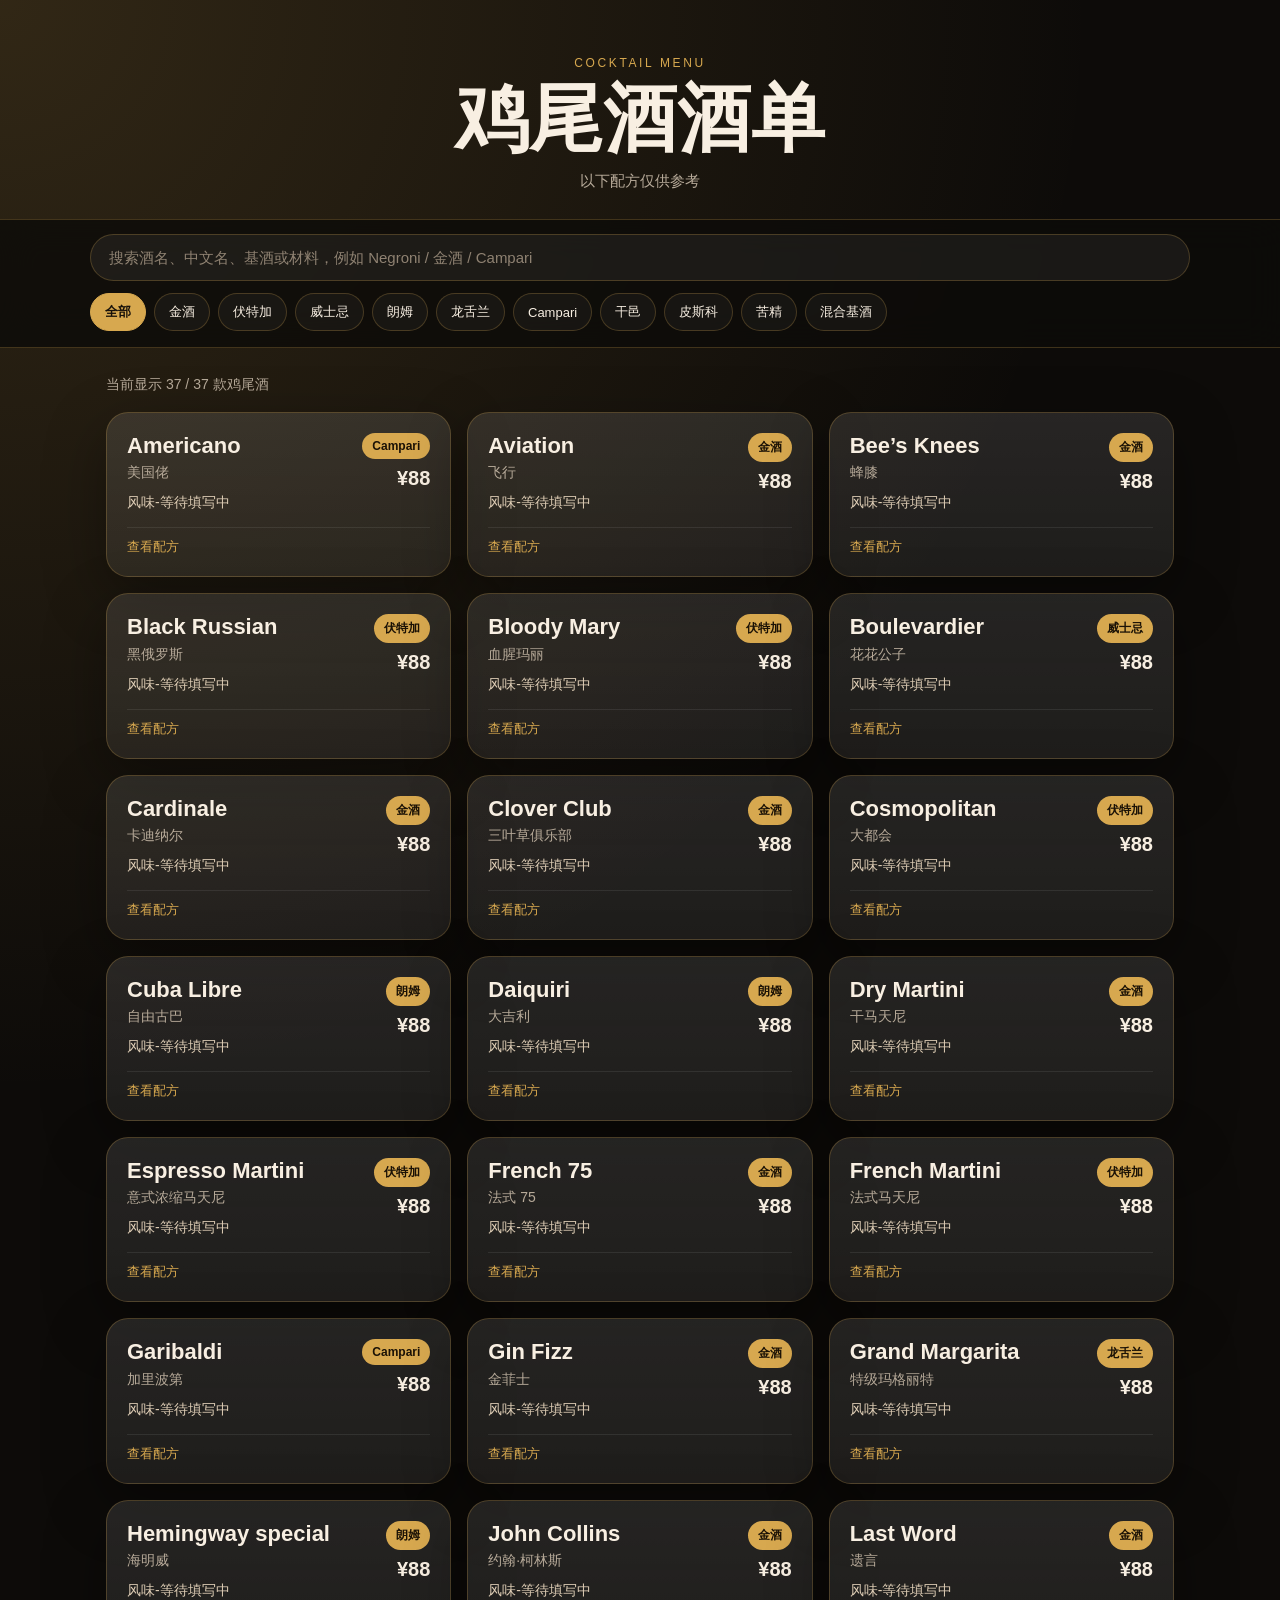
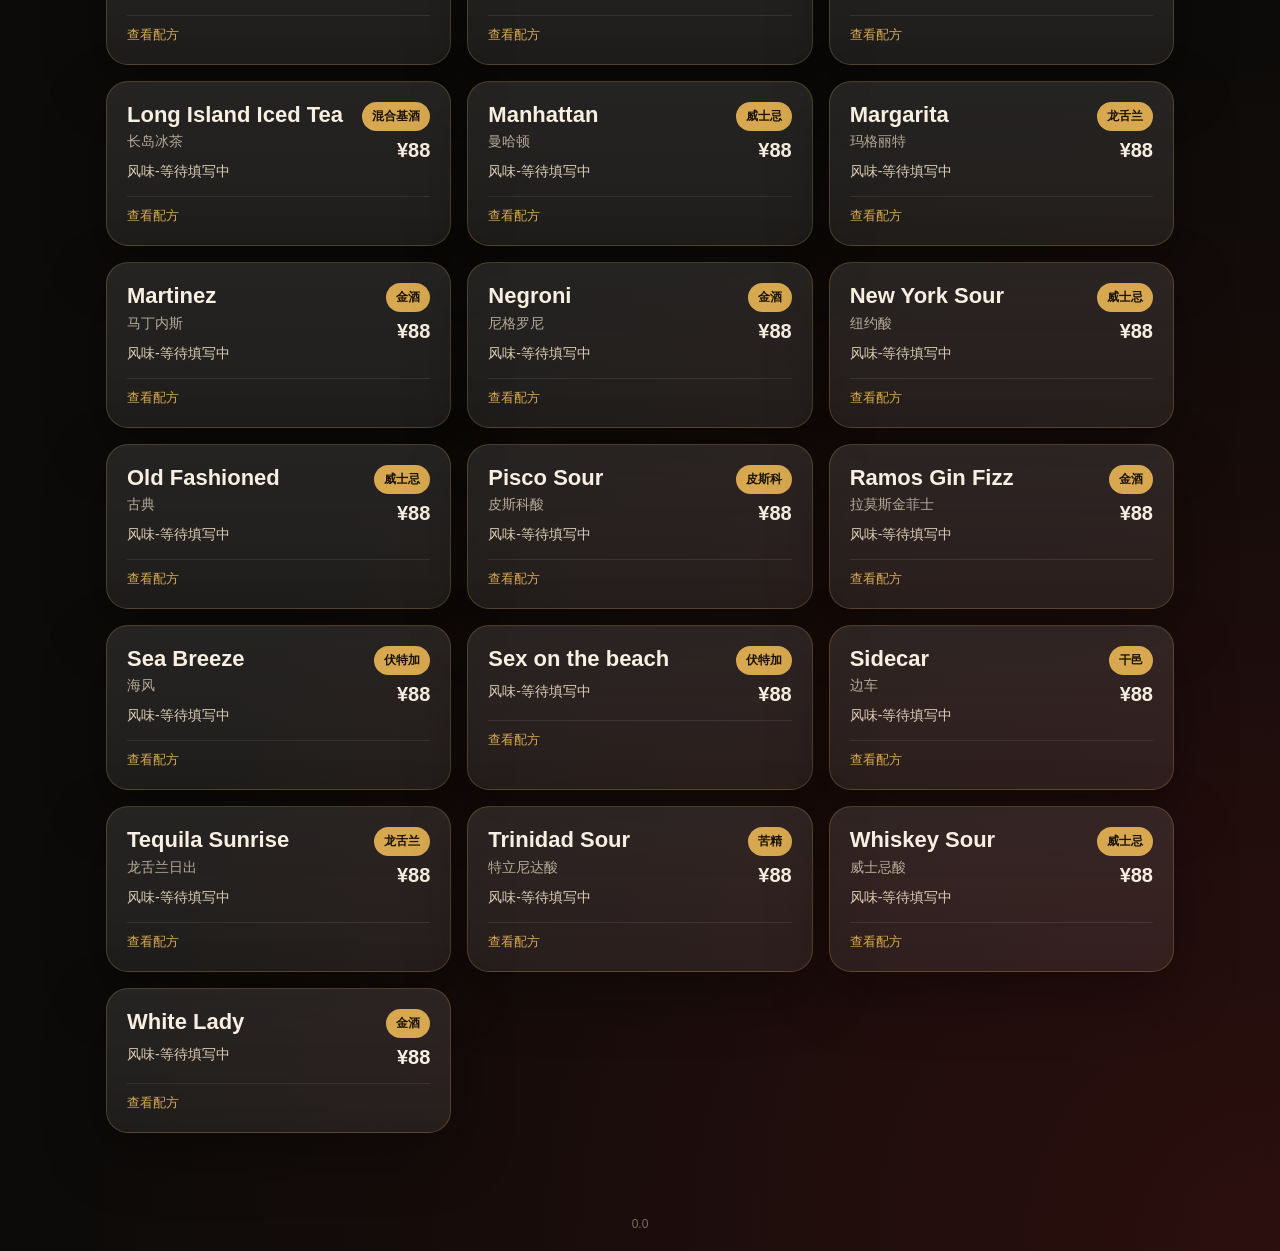
==== index.html @ 6ff8c3e0 "增加了酒类的价格" ====
﻿<!DOCTYPE html>
<html lang="zh-CN">
<head>
  <meta charset="UTF-8" />
  <meta name="viewport" content="width=device-width, initial-scale=1.0" />
  <title>经典鸡尾酒酒单</title>
  <style>
    :root {
      --bg: #0d0b09;
      --panel: rgba(255,255,255,0.075);
      --panel-2: rgba(255,255,255,0.11);
      --text: #f8efe2;
      --muted: #b7aa99;
      --gold: #d7a84f;
      --line: rgba(215,168,79,0.25);
      --shadow: 0 20px 60px rgba(0,0,0,.35);
    }

    * { box-sizing: border-box; }

    body {
      margin: 0;
      font-family: -apple-system, BlinkMacSystemFont, "Segoe UI", "PingFang SC", "Microsoft YaHei", sans-serif;
      background:
        radial-gradient(circle at top left, rgba(215,168,79,.18), transparent 35%),
        radial-gradient(circle at bottom right, rgba(122,25,25,.28), transparent 38%),
        var(--bg);
      color: var(--text);
      min-height: 100vh;
    }

    header {
      padding: 56px 20px 28px;
      text-align: center;
    }

    .eyebrow {
      color: var(--gold);
      letter-spacing: .22em;
      text-transform: uppercase;
      font-size: 12px;
      margin-bottom: 12px;
    }

    h1 {
      margin: 0;
      font-size: clamp(36px, 8vw, 74px);
      line-height: 1;
      font-weight: 800;
    }

    .subtitle {
      color: var(--muted);
      margin-top: 16px;
      font-size: 15px;
    }

    .toolbar {
      position: sticky;
      top: 0;
      z-index: 10;
      backdrop-filter: blur(18px);
      background: rgba(13,11,9,.82);
      border-top: 1px solid var(--line);
      border-bottom: 1px solid var(--line);
      padding: 14px 16px;
    }

    .toolbar-inner {
      max-width: 1100px;
      margin: auto;
      display: grid;
      gap: 12px;
    }

    .search {
      width: 100%;
      border: 1px solid var(--line);
      background: rgba(255,255,255,.06);
      color: var(--text);
      border-radius: 999px;
      padding: 14px 18px;
      font-size: 15px;
      outline: none;
    }

    .search::placeholder { color: #8f8272; }

    .filters {
      display: flex;
      gap: 8px;
      overflow-x: auto;
      padding-bottom: 2px;
    }

    .filter {
      border: 1px solid var(--line);
      background: rgba(255,255,255,.04);
      color: var(--text);
      border-radius: 999px;
      padding: 9px 14px;
      white-space: nowrap;
      cursor: pointer;
      font-size: 13px;
    }

    .filter.active {
      background: var(--gold);
      color: #17110a;
      border-color: var(--gold);
      font-weight: 700;
    }

    main {
      max-width: 1100px;
      margin: auto;
      padding: 28px 16px 64px;
    }

    .count {
      color: var(--muted);
      margin: 0 0 18px;
      font-size: 14px;
    }

    .grid {
      display: grid;
      grid-template-columns: repeat(auto-fit, minmax(260px, 1fr));
      gap: 16px;
    }

    .card {
      background: linear-gradient(180deg, var(--panel-2), var(--panel));
      border: 1px solid var(--line);
      border-radius: 22px;
      padding: 20px;
      box-shadow: var(--shadow);
      min-height: 132px;
      cursor: pointer;
      transition: transform .18s ease, border-color .18s ease, background .18s ease;
    }

    .card:hover,
    .card:focus {
      border-color: rgba(215,168,79,.62);
      transform: translateY(-2px);
      outline: none;
    }

    .card.open {
      background: linear-gradient(180deg, rgba(255,255,255,.14), var(--panel));
    }

    .card-top {
      display: flex;
      justify-content: space-between;
      align-items: flex-start;
      gap: 12px;
      margin-bottom: 14px;
    }

    .name {
      margin: 0;
      font-size: 22px;
      line-height: 1.15;
    }

    .zh {
      color: var(--muted);
      margin-top: 6px;
      font-size: 14px;
    }

    .taste {
      color: #decdb5;
      margin-top: 10px;
      font-size: 14px;
      line-height: 1.5;
    }

    .tag {
      color: #1b1206;
      background: var(--gold);
      border-radius: 999px;
      padding: 6px 10px;
      font-size: 12px;
      font-weight: 700;
      white-space: nowrap;
    }

    .card-meta {
      display: grid;
      justify-items: end;
      gap: 8px;
      flex: 0 0 auto;
    }

    .price {
      color: var(--text);
      font-size: 20px;
      font-weight: 800;
      white-space: nowrap;
    }

    .card-action {
      color: var(--gold);
      border-top: 1px solid rgba(255,255,255,.08);
      margin-top: 12px;
      padding-top: 10px;
      font-size: 13px;
    }

    ul {
      list-style: none;
      padding: 0;
      margin: 14px 0 0;
      display: grid;
      gap: 8px;
    }

    li {
      color: #e7d8c2;
      border-top: 1px solid rgba(255,255,255,.08);
      padding-top: 8px;
      font-size: 14px;
    }

    .empty {
      display: none;
      text-align: center;
      color: var(--muted);
      padding: 48px 12px;
      border: 1px dashed var(--line);
      border-radius: 20px;
    }

    footer {
      text-align: center;
      color: #796d60;
      padding: 20px;
      font-size: 12px;
    }
  </style>
</head>
<body>
  <header>
    <div class="eyebrow">Cocktail Menu</div>
    <h1>鸡尾酒酒单</h1>
    <div class="subtitle">以下配方仅供参考</div>
  </header>

  <section class="toolbar">
    <div class="toolbar-inner">
      <input id="search" class="search" placeholder="搜索酒名、中文名、基酒或材料，例如 Negroni / 金酒 / Campari" />
      <div id="filters" class="filters"></div>
    </div>
  </section>

  <main>
    <p id="count" class="count"></p>
    <section id="grid" class="grid"></section>
    <section id="empty" class="empty">没有找到对应鸡尾酒。</section>
  </main>

  <footer>0.0</footer>

  <script>
    const cocktails = [
  {
    "name": "Americano",
    "zh": "美国佬",
    "base": "Campari",
    "ingredients": [
      "30ml Campari",
      "30ml Red Vermouth",
      "Soda Water"
    ]
  },
  {
    "name": "Aviation",
    "zh": "飞行",
    "base": "Gin",
    "ingredients": [
      "45ml Gin",
      "15ml Luxardo",
      "15ml Lemon juice",
      "1 Bar spoon Violette Crème"
    ]
  },
  {
    "name": "Bee’s Knees",
    "zh": "蜂膝",
    "base": "Gin",
    "ingredients": [
      "45ml Gin",
      "10ml Lime juice",
      "Enough Honey"
    ]
  },
  {
    "name": "Black Russian",
    "zh": "黑俄罗斯",
    "base": "Vodka",
    "ingredients": [
      "50ml Vodka",
      "20ml Coffee Liqueur"
    ]
  },
  {
    "name": "Bloody Mary",
    "zh": "血腥玛丽",
    "base": "Vodka",
    "ingredients": [
      "45ml Vodka",
      "90ml Tomato juice",
      "15ml Lemon juice",
      "Tabasco",
      "Celery Salt",
      "Pepper"
    ]
  },
  {
    "name": "Boulevardier",
    "zh": "花花公子",
    "base": "Whiskey",
    "ingredients": [
      "45ml Rye Whiskey",
      "30ml Campari",
      "30ml Red Vermouth"
    ]
  },
  {
    "name": "Cardinale",
    "zh": "卡迪纳尔",
    "base": "Gin",
    "ingredients": [
      "40ml Gin",
      "20ml Dry Vermouth",
      "10ml Campari"
    ]
  },
  {
    "name": "Clover Club",
    "zh": "三叶草俱乐部",
    "base": "Gin",
    "ingredients": [
      "45ml Gin",
      "15ml Raspberry Syrup",
      "15ml Lemon juice",
      "Egg White"
    ]
  },
  {
    "name": "Cosmopolitan",
    "zh": "大都会",
    "base": "Vodka",
    "ingredients": [
      "40ml Vodka Citron",
      "15ml Cointreau",
      "15ml Lime juice",
      "30ml Cranberry juice"
    ]
  },
  {
    "name": "Cuba Libre",
    "zh": "自由古巴",
    "base": "Rum",
    "ingredients": [
      "50ml White Rum",
      "120ml Cola",
      "10ml Lime juice"
    ]
  },
  {
    "name": "Daiquiri",
    "zh": "大吉利",
    "base": "Rum",
    "ingredients": [
      "60ml White Rum",
      "20ml Lime juice",
      "2 Bar Spoons Sugar"
    ]
  },
  {
    "name": "Dry Martini",
    "zh": "干马天尼",
    "base": "Gin",
    "ingredients": [
      "Gin",
      "Vermouth"
    ]
  },
  {
    "name": "Espresso Martini",
    "zh": "意式浓缩马天尼",
    "base": "Vodka",
    "ingredients": [
      "50ml Vodka",
      "30ml Kahlúa",
      "10ml Syrup",
      "1 Espresso"
    ]
  },
  {
    "name": "French 75",
    "zh": "法式 75",
    "base": "Gin",
    "ingredients": [
      "30ml Gin",
      "15ml Syrup",
      "15ml Lemon juice",
      "60ml Champagne"
    ]
  },
  {
    "name": "French Martini",
    "zh": "法式马天尼",
    "base": "Vodka",
    "ingredients": [
      "45ml Vodka",
      "15ml Raspberry Liqueur",
      "15ml Pineapple juice"
    ]
  },
  {
    "name": "Garibaldi",
    "zh": "加里波第",
    "base": "Campari",
    "ingredients": [
      "45ml Campari",
      "120ml Orange juice"
    ]
  },
  {
    "name": "Gin Fizz",
    "zh": "金菲士",
    "base": "Gin",
    "ingredients": [
      "45ml Gin",
      "30ml Lemon juice",
      "10ml Syrup",
      "Soda Water"
    ]
  },
  {
    "name": "Grand Margarita",
    "zh": "特级玛格丽特",
    "base": "Tequila",
    "ingredients": [
      "45ml Tequila",
      "30ml Cointreau",
      "15ml Lime juice"
    ]
  },
  {
    "name": "Hemingway special",
    "zh": "海明威",
    "base": "Rum",
    "ingredients": [
      "60ml Rum",
      "40ml Grapefruit juice",
      "15ml Luxardo",
      "15ml Lime juice"
    ]
  },
  {
    "name": "John Collins",
    "zh": "约翰·柯林斯",
    "base": "Gin",
    "ingredients": [
      "45ml Gin",
      "30ml Lemon juice",
      "15ml Syrup",
      "Soda Water"
    ]
  },
  {
    "name": "Last Word",
    "zh": "遗言",
    "base": "Gin",
    "ingredients": [
      "22.5ml Gin",
      "22.5ml Green Chartreuses",
      "22.5ml Luxardo",
      "22.5ml Lime juice"
    ]
  },
  {
    "name": "Long Island Iced Tea",
    "zh": "长岛冰茶",
    "base": "Mixed",
    "ingredients": [
      "15ml Vodka",
      "15ml Tequila",
      "15ml White Rum",
      "15ml Gin",
      "15ml Cointreau",
      "25ml Lemon juice",
      "30ml Syrup",
      "Cola"
    ]
  },
  {
    "name": "Manhattan",
    "zh": "曼哈顿",
    "base": "Whiskey",
    "ingredients": [
      "50ml Rye Whiskey",
      "20ml Red Vermouth",
      "1 dash Angostura Bitters"
    ]
  },
  {
    "name": "Margarita",
    "zh": "玛格丽特",
    "base": "Tequila",
    "ingredients": [
      "50ml Tequila",
      "20ml Cointreau",
      "15ml Lime juice"
    ]
  },
  {
    "name": "Martinez",
    "zh": "马丁内斯",
    "base": "Gin",
    "ingredients": [
      "45ml Gin",
      "45ml Red Vermouth",
      "1 Bar spoon Luxardo",
      "2 Dashes Orange Bitters"
    ]
  },
  {
    "name": "Negroni",
    "zh": "尼格罗尼",
    "base": "Gin",
    "ingredients": [
      "30ml Gin",
      "30ml Campari",
      "30ml Red Vermouth"
    ]
  },
  {
    "name": "New York Sour",
    "zh": "纽约酸",
    "base": "Whiskey",
    "ingredients": [
      "60ml Rye Whiskey",
      "22.5ml Syrup",
      "30ml Lemon juice",
      "Egg White",
      "15ml Red wine"
    ]
  },
  {
    "name": "Old Fashioned",
    "zh": "古典",
    "base": "Whiskey",
    "ingredients": [
      "45ml Rye Whiskey",
      "1 Sugar Cube",
      "1 Dash Bitter",
      "Water"
    ]
  },
  {
    "name": "Pisco Sour",
    "zh": "皮斯科酸",
    "base": "Pisco",
    "ingredients": [
      "60ml Pisco",
      "30ml Lemon juice",
      "20ml Syrup",
      "Egg White"
    ]
  },
  {
    "name": "Ramos Gin Fizz",
    "zh": "拉莫斯金菲士",
    "base": "Gin",
    "ingredients": [
      "别点我求你"
    ]
  },
  {
    "name": "Sea Breeze",
    "zh": "海风",
    "base": "Vodka",
    "ingredients": [
      "40ml Vodka",
      "120ml Cranberry juice",
      "30ml Grapefruit juice"
    ]
  },
  {
    "name": "Sex on the beach",
    "zh": "",
    "base": "Vodka",
    "ingredients": [
      "40ml Vodka",
      "20ml Peach Schnapps",
      "40ml Orange juice",
      "40ml Cranberry juice"
    ]
  },
  {
    "name": "Sidecar",
    "zh": "边车",
    "base": "Cognac",
    "ingredients": [
      "50ml Cognac",
      "20ml Cointreau",
      "20ml Lemon juice"
    ]
  },
  {
    "name": "Tequila Sunrise",
    "zh": "龙舌兰日出",
    "base": "Tequila",
    "ingredients": [
      "45ml Tequila",
      "90ml Orange juice",
      "15ml Grenadine Syrup"
    ]
  },
  {
    "name": "Trinidad Sour",
    "zh": "特立尼达酸",
    "base": "Bitters",
    "ingredients": [
      "45ml Angostura Bitters",
      "30ml Orgeat Syrup",
      "22.5ml Lemon juice",
      "15ml Rye Whiskey"
    ]
  },
  {
    "name": "Whiskey Sour",
    "zh": "威士忌酸",
    "base": "Whiskey",
    "ingredients": [
      "45ml Bourbon Whiskey",
      "25ml Lemon juice",
      "20ml Syrup",
      "Egg White"
    ]
  },
  {
    "name": "White Lady",
    "zh": "",
    "base": "Gin",
    "ingredients": [
      "40ml Gin",
      "30ml Cointreau",
      "20ml Lemon juice"
    ]
  }
];

    const baseLabels = {
      All: "全部",
      Gin: "金酒",
      Vodka: "伏特加",
      Whiskey: "威士忌",
      Rum: "朗姆",
      Tequila: "龙舌兰",
      Campari: "Campari",
      Cognac: "干邑",
      Pisco: "皮斯科",
      Bitters: "苦精",
      Mixed: "混合基酒"
    };

    const tasteNotes = {
      "Americano": "风味-等待填写中",
      "Aviation": "风味-等待填写中",
      "Bee’s Knees": "风味-等待填写中",
      "Black Russian": "风味-等待填写中",
      "Bloody Mary": "风味-等待填写中",
      "Boulevardier": "风味-等待填写中",
      "Cardinale": "风味-等待填写中",
      "Clover Club": "风味-等待填写中",
      "Cosmopolitan": "风味-等待填写中",
      "Cuba Libre": "风味-等待填写中",
      "Daiquiri": "风味-等待填写中",
      "Dry Martini": "风味-等待填写中",
      "Espresso Martini": "风味-等待填写中",
      "French 75": "风味-等待填写中",
      "French Martini": "风味-等待填写中",
      "Garibaldi": "风味-等待填写中",
      "Gin Fizz": "风味-等待填写中",
      "Grand Margarita": "风味-等待填写中",
      "Hemingway special": "风味-等待填写中",
      "John Collins": "风味-等待填写中",
      "Last Word": "风味-等待填写中",
      "Long Island Iced Tea": "风味-等待填写中",
      "Manhattan": "风味-等待填写中",
      "Margarita": "风味-等待填写中",
      "Martinez": "风味-等待填写中",
      "Negroni": "风味-等待填写中",
      "New York Sour": "风味-等待填写中",
      "Old Fashioned": "风味-等待填写中",
      "Pisco Sour": "风味-等待填写中",
      "Ramos Gin Fizz": "风味-等待填写中",
      "Sea Breeze": "风味-等待填写中",
      "Sex on the beach": "风味-等待填写中",
      "Sidecar": "风味-等待填写中",
      "Tequila Sunrise": "风味-等待填写中",
      "Trinidad Sour": "风味-等待填写中",
      "Whiskey Sour": "风味-等待填写中",
      "White Lady": "风味-等待填写中"
    };

    const prices = {
      "Americano": 88,
      "Aviation": 88,
      "Bee’s Knees": 88,
      "Black Russian": 88,
      "Bloody Mary": 88,
      "Boulevardier": 88,
      "Cardinale": 88,
      "Clover Club": 88,
      "Cosmopolitan": 88,
      "Cuba Libre": 88,
      "Daiquiri": 88,
      "Dry Martini": 88,
      "Espresso Martini": 88,
      "French 75": 88,
      "French Martini": 88,
      "Garibaldi": 88,
      "Gin Fizz": 88,
      "Grand Margarita": 88,
      "Hemingway special": 88,
      "John Collins": 88,
      "Last Word": 88,
      "Long Island Iced Tea": 88,
      "Manhattan": 88,
      "Margarita": 88,
      "Martinez": 88,
      "Negroni": 88,
      "New York Sour": 88,
      "Old Fashioned": 88,
      "Pisco Sour": 88,
      "Ramos Gin Fizz": 88,
      "Sea Breeze": 88,
      "Sex on the beach": 88,
      "Sidecar": 88,
      "Tequila Sunrise": 88,
      "Trinidad Sour": 88,
      "Whiskey Sour": 88,
      "White Lady": 88
    };

    let currentBase = "All";
    let openCocktail = null;

    const grid = document.getElementById("grid");
    const search = document.getElementById("search");
    const filters = document.getElementById("filters");
    const count = document.getElementById("count");
    const empty = document.getElementById("empty");

    function uniqueBases() {
      const preferred = ["All", "Gin", "Vodka", "Whiskey", "Rum", "Tequila", "Campari", "Cognac", "Pisco", "Bitters", "Mixed"];
      const actual = new Set(cocktails.map(c => c.base));
      return preferred.filter(b => b === "All" || actual.has(b));
    }

    function renderFilters() {
      filters.innerHTML = uniqueBases().map(base => `
        <button class="filter ${base === currentBase ? "active" : ""}" data-base="${base}">
          ${baseLabels[base] || base}
        </button>
      `).join("");

      document.querySelectorAll(".filter").forEach(btn => {
        btn.addEventListener("click", () => {
          currentBase = btn.dataset.base;
          renderFilters();
          renderMenu();
        });
      });
    }

    function matchCocktail(cocktail, keyword) {
      const haystack = [
        cocktail.name,
        cocktail.zh,
        cocktail.base,
        tasteNotes[cocktail.name],
        prices[cocktail.name],
        ...(cocktail.ingredients || [])
      ].join(" ").toLowerCase();

      return haystack.includes(keyword.toLowerCase());
    }

    function renderMenu() {
      const keyword = search.value.trim();

      const filtered = cocktails.filter(c => {
        const baseOk = currentBase === "All" || c.base === currentBase;
        const searchOk = !keyword || matchCocktail(c, keyword);
        return baseOk && searchOk;
      });

      count.textContent = `当前显示 ${filtered.length} / ${cocktails.length} 款鸡尾酒`;

      grid.innerHTML = filtered.map(c => {
        const isOpen = openCocktail === c.name;

        return `
        <article class="card ${isOpen ? "open" : ""}" data-name="${c.name}" role="button" tabindex="0" aria-expanded="${isOpen}">
          <div class="card-top">
            <div>
              <h2 class="name">${c.name}</h2>
              ${c.zh ? `<div class="zh">${c.zh}</div>` : ""}
              ${tasteNotes[c.name] ? `<div class="taste">${tasteNotes[c.name]}</div>` : ""}
            </div>
            <div class="card-meta">
              <span class="tag">${baseLabels[c.base] || c.base}</span>
              ${prices[c.name] ? `<span class="price">&yen;${prices[c.name]}</span>` : ""}
            </div>
          </div>
          ${isOpen ? `<ul>
            ${c.ingredients.map(i => `<li>${i}</li>`).join("")}
          </ul><div class="card-action">收起配方</div>` : `<div class="card-action">查看配方</div>`}
        </article>
      `;
      }).join("");

      empty.style.display = filtered.length ? "none" : "block";
    }

    search.addEventListener("input", renderMenu);
    grid.addEventListener("click", event => {
      const card = event.target.closest(".card");
      if (!card) return;
      openCocktail = openCocktail === card.dataset.name ? null : card.dataset.name;
      renderMenu();
    });
    grid.addEventListener("keydown", event => {
      if (event.key !== "Enter" && event.key !== " ") return;
      const card = event.target.closest(".card");
      if (!card) return;
      event.preventDefault();
      openCocktail = openCocktail === card.dataset.name ? null : card.dataset.name;
      renderMenu();
    });

    renderFilters();
    renderMenu();
  </script>
</body>
</html>
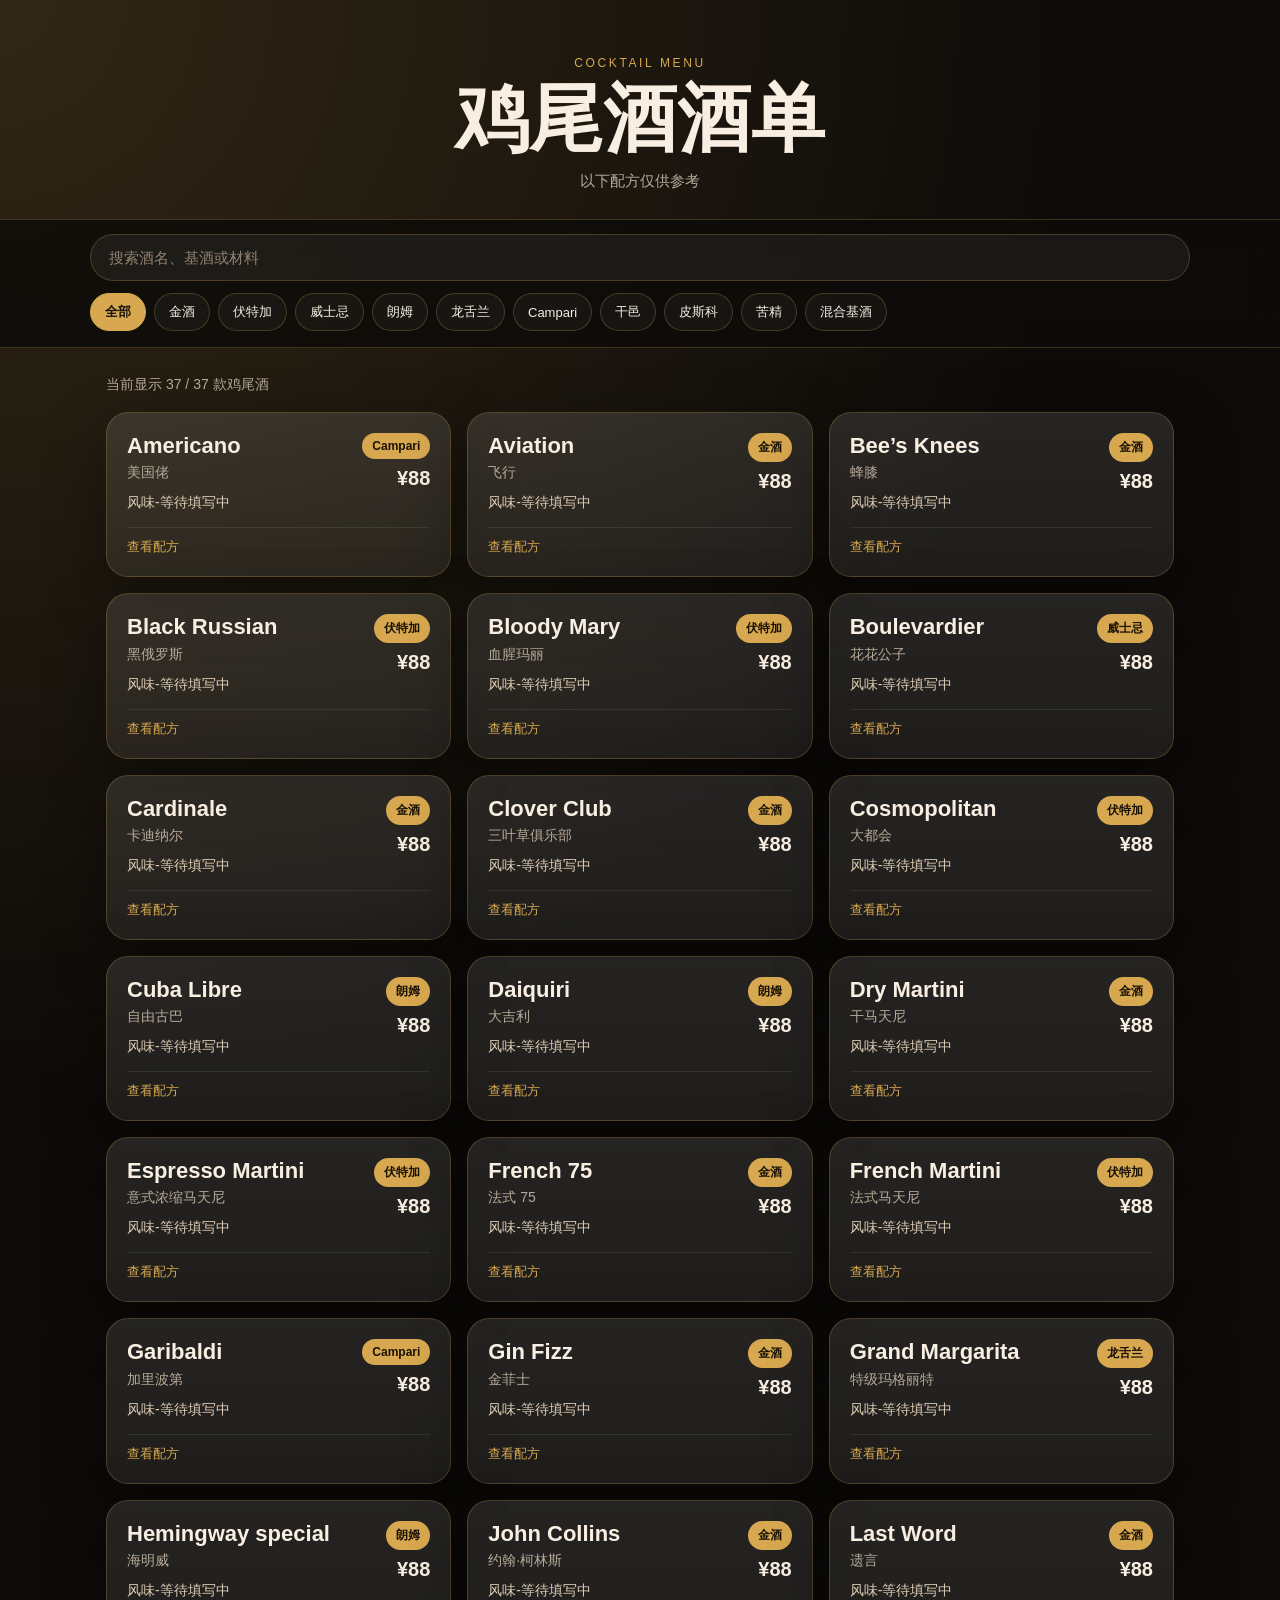
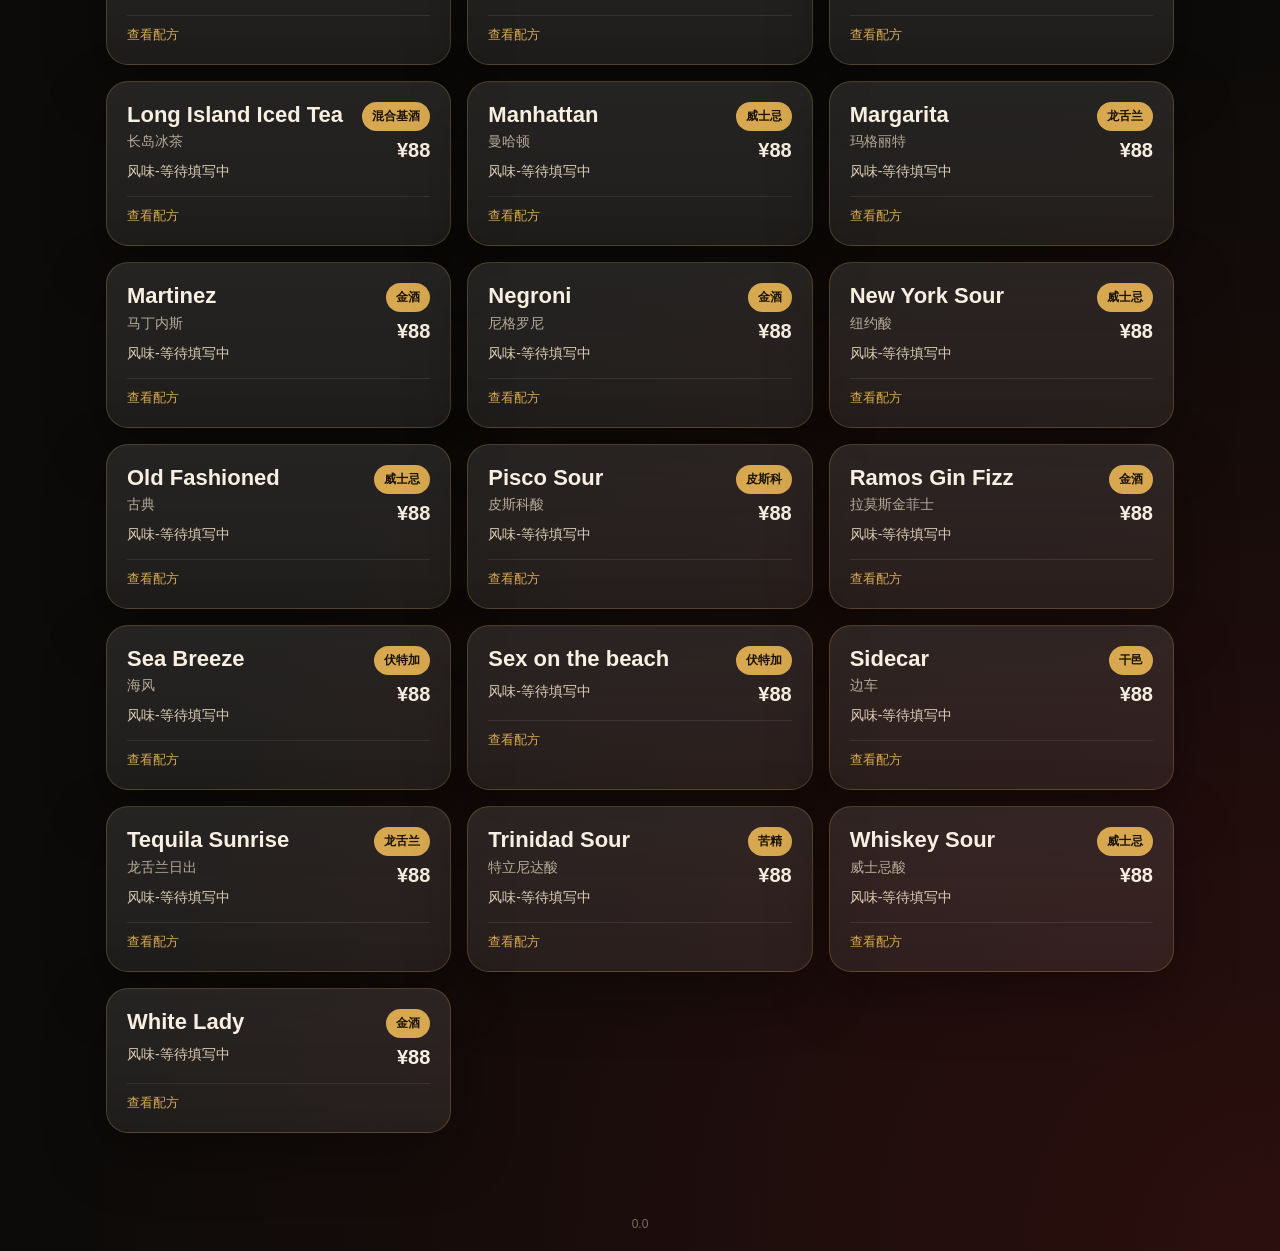
==== commit 4187adc5: "更改了文本说明" ====
--- a/index.html
+++ b/index.html
@@ -251,7 +251,7 @@
 
   <section class="toolbar">
     <div class="toolbar-inner">
-      <input id="search" class="search" placeholder="搜索酒名、中文名、基酒或材料，例如 Negroni / 金酒 / Campari" />
+      <input id="search" class="search" placeholder="搜索酒名、基酒或材料" />
       <div id="filters" class="filters"></div>
     </div>
   </section>
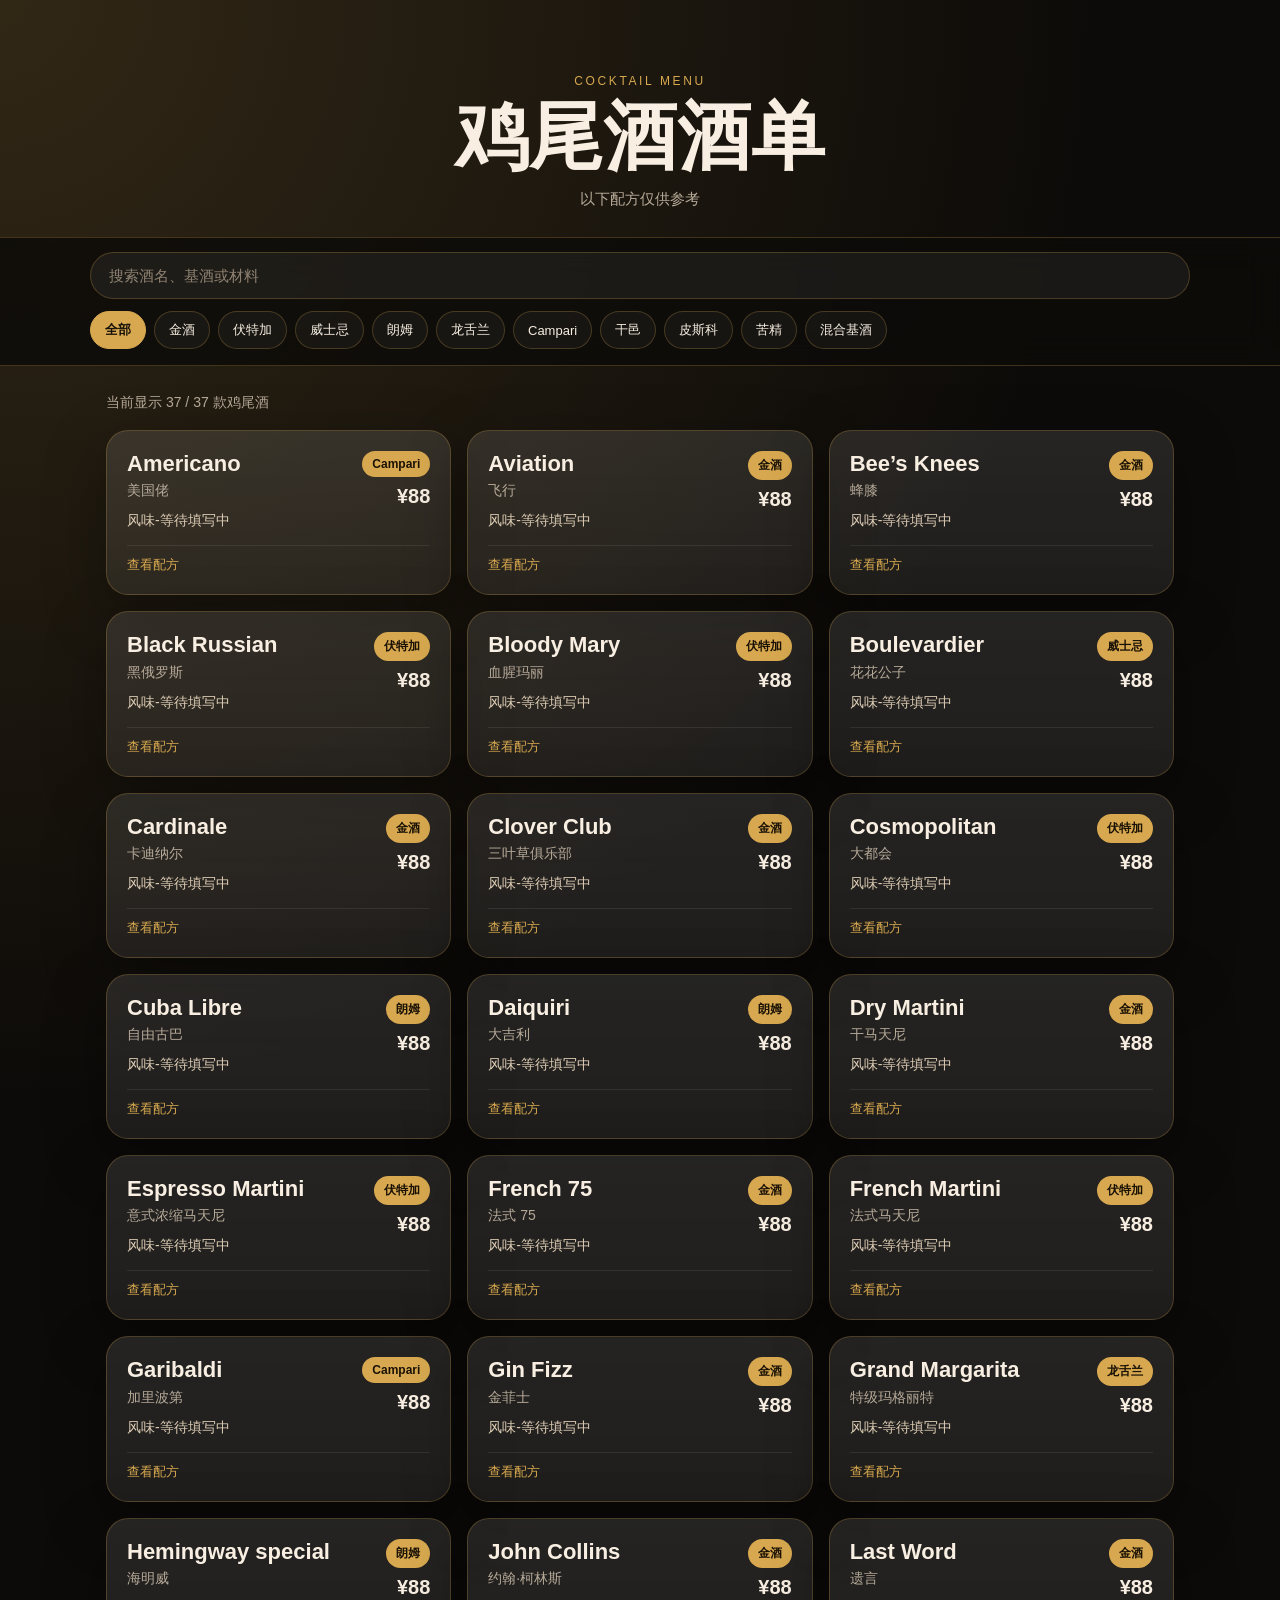
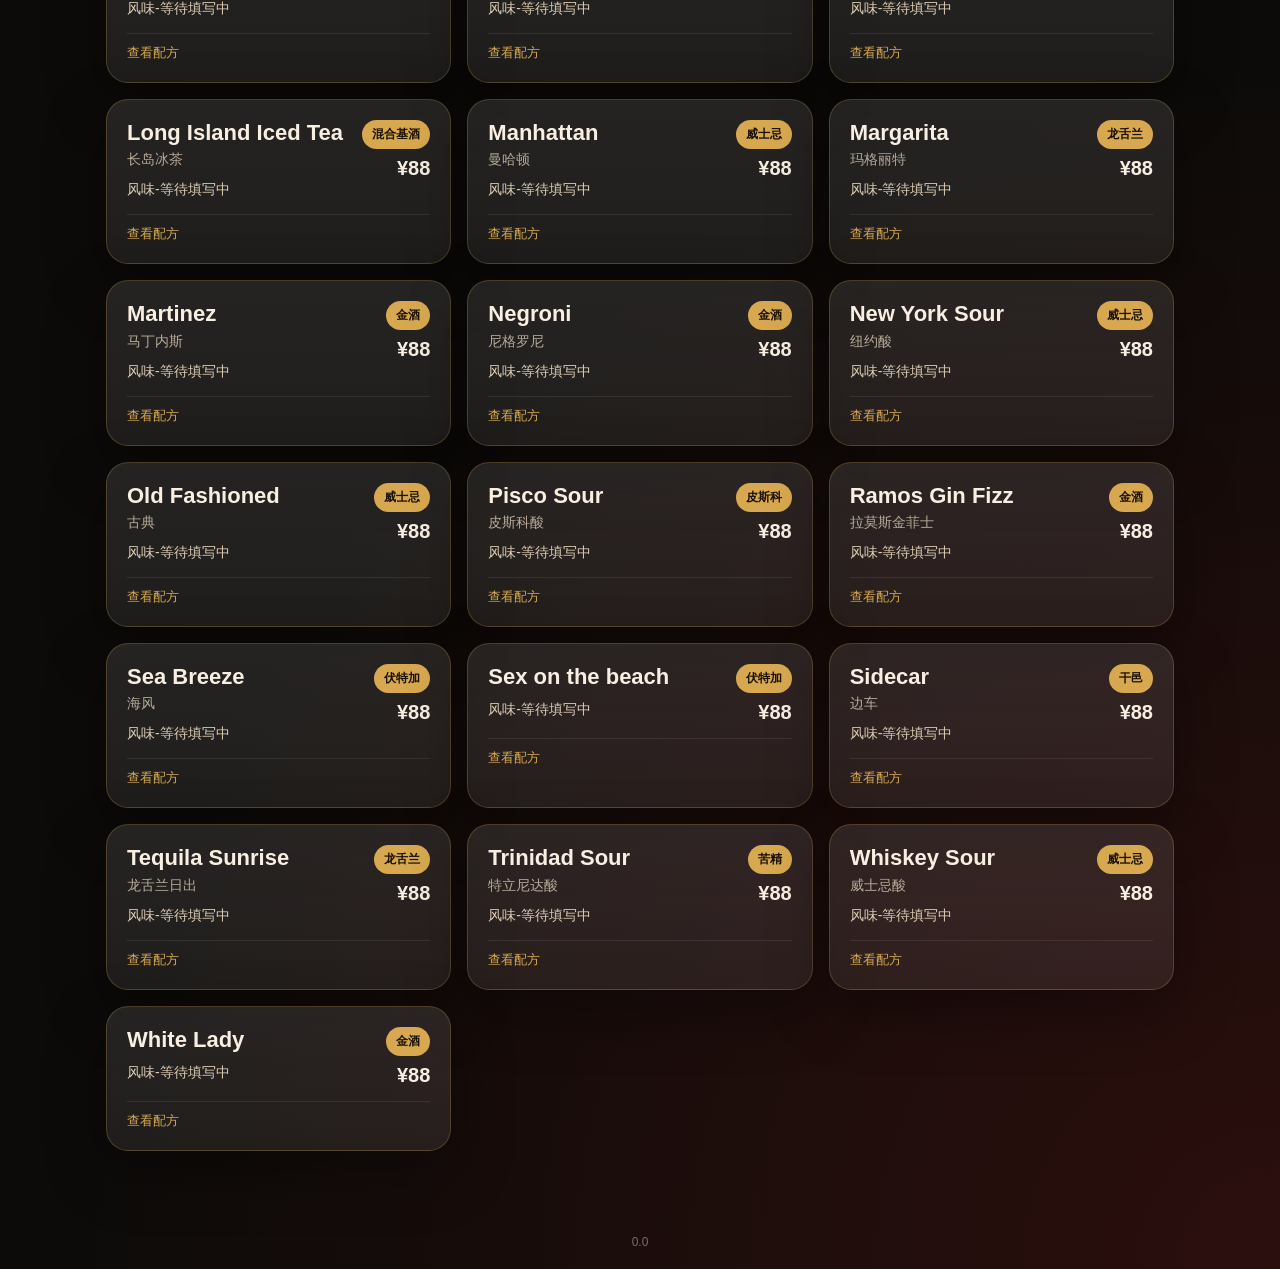
==== commit b5c4031a: "添加了注释" ====
--- a/index.html
+++ b/index.html
@@ -1,10 +1,11 @@
-﻿<!DOCTYPE html>
+﻿﻿<!DOCTYPE html>
 <html lang="zh-CN">
 <head>
   <meta charset="UTF-8" />
   <meta name="viewport" content="width=device-width, initial-scale=1.0" />
   <title>经典鸡尾酒酒单</title>
   <style>
+    /* 全局主题变量：集中管理背景、文字、金色强调色和阴影。 */
     :root {
       --bg: #0d0b09;
       --panel: rgba(255,255,255,0.075);
@@ -16,6 +17,7 @@
       --shadow: 0 20px 60px rgba(0,0,0,.35);
     }
 
+    /* 统一盒模型，避免宽度计算受到 padding 和 border 影响。 */
     * { box-sizing: border-box; }
 
     body {
@@ -29,6 +31,7 @@
       min-height: 100vh;
     }
 
+    /* 顶部标题区。 */
     header {
       padding: 56px 20px 28px;
       text-align: center;
@@ -55,6 +58,7 @@
       font-size: 15px;
     }
 
+    /* 搜索和分类栏固定在顶部，方便浏览长酒单时随时筛选。 */
     .toolbar {
       position: sticky;
       top: 0;
@@ -111,6 +115,7 @@
       font-weight: 700;
     }
 
+    /* 主体卡片区使用响应式网格，屏幕变窄时自动减少列数。 */
     main {
       max-width: 1100px;
       margin: auto;
@@ -243,12 +248,14 @@
   </style>
 </head>
 <body>
+  <!-- 页面头部：展示酒单标题和简短说明。 -->
   <header>
     <div class="eyebrow">Cocktail Menu</div>
     <h1>鸡尾酒酒单</h1>
     <div class="subtitle">以下配方仅供参考</div>
   </header>
 
+  <!-- 工具栏：搜索输入框和基酒分类按钮由脚本动态渲染。 -->
   <section class="toolbar">
     <div class="toolbar-inner">
       <input id="search" class="search" placeholder="搜索酒名、基酒或材料" />
@@ -256,6 +263,7 @@
     </div>
   </section>
 
+  <!-- 酒单列表：卡片内容、数量和空状态都由脚本根据筛选结果更新。 -->
   <main>
     <p id="count" class="count"></p>
     <section id="grid" class="grid"></section>
@@ -265,6 +273,7 @@
   <footer>0.0</footer>
 
   <script>
+    // 鸡尾酒基础数据：名称、中文名、基酒和配方材料。
     const cocktails = [
   {
     "name": "Americano",
@@ -658,6 +667,7 @@
   }
 ];
 
+    // 基酒英文值到页面中文标签的映射，用于筛选按钮和卡片标签。
     const baseLabels = {
       All: "全部",
       Gin: "金酒",
@@ -672,6 +682,7 @@
       Mixed: "混合基酒"
     };
 
+    // 风味说明表，后续只需要改这里即可补充每款酒的描述。
     const tasteNotes = {
       "Americano": "风味-等待填写中",
       "Aviation": "风味-等待填写中",
@@ -712,6 +723,7 @@
       "White Lady": "风味-等待填写中"
     };
 
+    // 价格表按鸡尾酒英文名匹配，便于统一调整展示价格。
     const prices = {
       "Americano": 88,
       "Aviation": 88,
@@ -755,18 +767,21 @@
     let currentBase = "All";
     let openCocktail = null;
 
+    // 缓存常用 DOM 节点，避免每次渲染重复查找。
     const grid = document.getElementById("grid");
     const search = document.getElementById("search");
     const filters = document.getElementById("filters");
     const count = document.getElementById("count");
     const empty = document.getElementById("empty");
 
+    // 只展示数据里实际存在的基酒分类，同时保留固定排序。
     function uniqueBases() {
       const preferred = ["All", "Gin", "Vodka", "Whiskey", "Rum", "Tequila", "Campari", "Cognac", "Pisco", "Bitters", "Mixed"];
       const actual = new Set(cocktails.map(c => c.base));
       return preferred.filter(b => b === "All" || actual.has(b));
     }
 
+    // 渲染分类按钮，并在点击后更新当前分类和酒单。
     function renderFilters() {
       filters.innerHTML = uniqueBases().map(base => `
         <button class="filter ${base === currentBase ? "active" : ""}" data-base="${base}">
@@ -783,6 +798,7 @@
       });
     }
 
+    // 搜索时把名称、中文名、基酒、风味、价格和材料都纳入匹配范围。
     function matchCocktail(cocktail, keyword) {
       const haystack = [
         cocktail.name,
@@ -796,6 +812,7 @@
       return haystack.includes(keyword.toLowerCase());
     }
 
+    // 根据当前分类、搜索关键字和展开状态重新生成酒单卡片。
     function renderMenu() {
       const keyword = search.value.trim();
 
@@ -833,6 +850,7 @@
       empty.style.display = filtered.length ? "none" : "block";
     }
 
+    // 监听搜索输入、鼠标点击和键盘操作，保持卡片可访问性。
     search.addEventListener("input", renderMenu);
     grid.addEventListener("click", event => {
       const card = event.target.closest(".card");
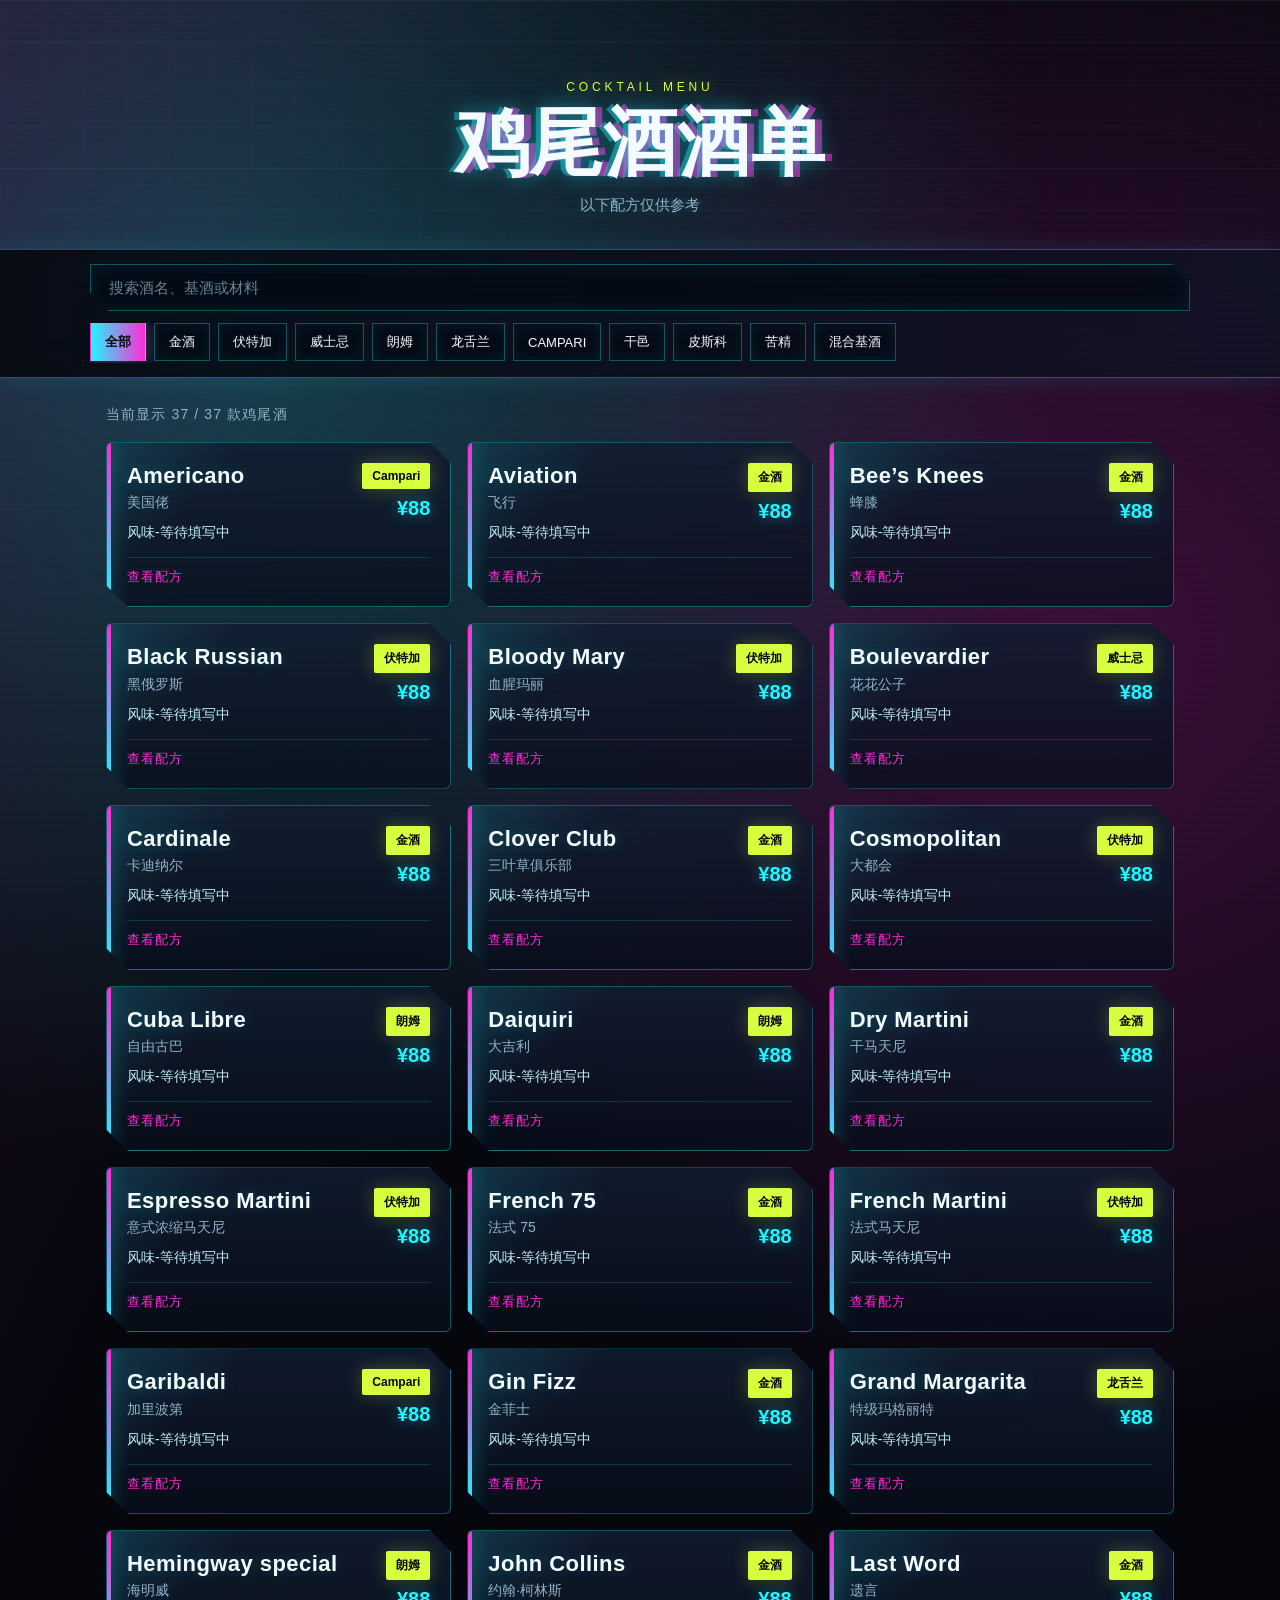
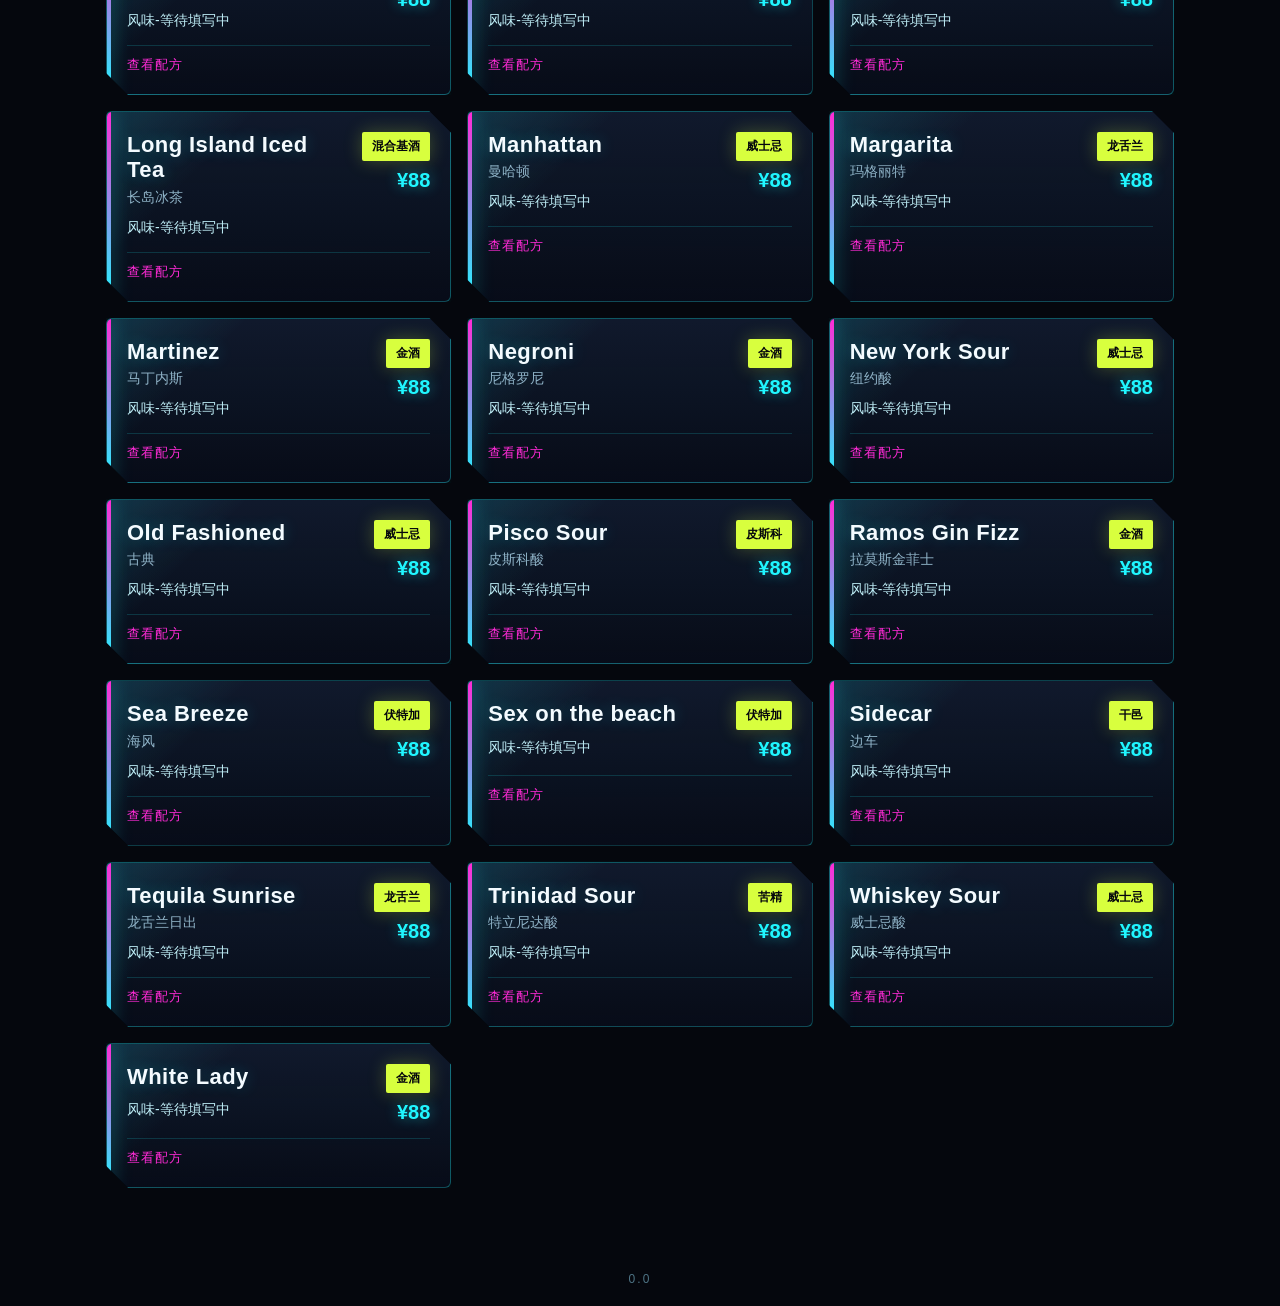
==== commit d61f0282: "进行文件拆分" ====
--- a/index.html
+++ b/index.html
@@ -4,248 +4,7 @@
   <meta charset="UTF-8" />
   <meta name="viewport" content="width=device-width, initial-scale=1.0" />
   <title>经典鸡尾酒酒单</title>
-  <style>
-    /* 全局主题变量：集中管理背景、文字、金色强调色和阴影。 */
-    :root {
-      --bg: #0d0b09;
-      --panel: rgba(255,255,255,0.075);
-      --panel-2: rgba(255,255,255,0.11);
-      --text: #f8efe2;
-      --muted: #b7aa99;
-      --gold: #d7a84f;
-      --line: rgba(215,168,79,0.25);
-      --shadow: 0 20px 60px rgba(0,0,0,.35);
-    }
-
-    /* 统一盒模型，避免宽度计算受到 padding 和 border 影响。 */
-    * { box-sizing: border-box; }
-
-    body {
-      margin: 0;
-      font-family: -apple-system, BlinkMacSystemFont, "Segoe UI", "PingFang SC", "Microsoft YaHei", sans-serif;
-      background:
-        radial-gradient(circle at top left, rgba(215,168,79,.18), transparent 35%),
-        radial-gradient(circle at bottom right, rgba(122,25,25,.28), transparent 38%),
-        var(--bg);
-      color: var(--text);
-      min-height: 100vh;
-    }
-
-    /* 顶部标题区。 */
-    header {
-      padding: 56px 20px 28px;
-      text-align: center;
-    }
-
-    .eyebrow {
-      color: var(--gold);
-      letter-spacing: .22em;
-      text-transform: uppercase;
-      font-size: 12px;
-      margin-bottom: 12px;
-    }
-
-    h1 {
-      margin: 0;
-      font-size: clamp(36px, 8vw, 74px);
-      line-height: 1;
-      font-weight: 800;
-    }
-
-    .subtitle {
-      color: var(--muted);
-      margin-top: 16px;
-      font-size: 15px;
-    }
-
-    /* 搜索和分类栏固定在顶部，方便浏览长酒单时随时筛选。 */
-    .toolbar {
-      position: sticky;
-      top: 0;
-      z-index: 10;
-      backdrop-filter: blur(18px);
-      background: rgba(13,11,9,.82);
-      border-top: 1px solid var(--line);
-      border-bottom: 1px solid var(--line);
-      padding: 14px 16px;
-    }
-
-    .toolbar-inner {
-      max-width: 1100px;
-      margin: auto;
-      display: grid;
-      gap: 12px;
-    }
-
-    .search {
-      width: 100%;
-      border: 1px solid var(--line);
-      background: rgba(255,255,255,.06);
-      color: var(--text);
-      border-radius: 999px;
-      padding: 14px 18px;
-      font-size: 15px;
-      outline: none;
-    }
-
-    .search::placeholder { color: #8f8272; }
-
-    .filters {
-      display: flex;
-      gap: 8px;
-      overflow-x: auto;
-      padding-bottom: 2px;
-    }
-
-    .filter {
-      border: 1px solid var(--line);
-      background: rgba(255,255,255,.04);
-      color: var(--text);
-      border-radius: 999px;
-      padding: 9px 14px;
-      white-space: nowrap;
-      cursor: pointer;
-      font-size: 13px;
-    }
-
-    .filter.active {
-      background: var(--gold);
-      color: #17110a;
-      border-color: var(--gold);
-      font-weight: 700;
-    }
-
-    /* 主体卡片区使用响应式网格，屏幕变窄时自动减少列数。 */
-    main {
-      max-width: 1100px;
-      margin: auto;
-      padding: 28px 16px 64px;
-    }
-
-    .count {
-      color: var(--muted);
-      margin: 0 0 18px;
-      font-size: 14px;
-    }
-
-    .grid {
-      display: grid;
-      grid-template-columns: repeat(auto-fit, minmax(260px, 1fr));
-      gap: 16px;
-    }
-
-    .card {
-      background: linear-gradient(180deg, var(--panel-2), var(--panel));
-      border: 1px solid var(--line);
-      border-radius: 22px;
-      padding: 20px;
-      box-shadow: var(--shadow);
-      min-height: 132px;
-      cursor: pointer;
-      transition: transform .18s ease, border-color .18s ease, background .18s ease;
-    }
-
-    .card:hover,
-    .card:focus {
-      border-color: rgba(215,168,79,.62);
-      transform: translateY(-2px);
-      outline: none;
-    }
-
-    .card.open {
-      background: linear-gradient(180deg, rgba(255,255,255,.14), var(--panel));
-    }
-
-    .card-top {
-      display: flex;
-      justify-content: space-between;
-      align-items: flex-start;
-      gap: 12px;
-      margin-bottom: 14px;
-    }
-
-    .name {
-      margin: 0;
-      font-size: 22px;
-      line-height: 1.15;
-    }
-
-    .zh {
-      color: var(--muted);
-      margin-top: 6px;
-      font-size: 14px;
-    }
-
-    .taste {
-      color: #decdb5;
-      margin-top: 10px;
-      font-size: 14px;
-      line-height: 1.5;
-    }
-
-    .tag {
-      color: #1b1206;
-      background: var(--gold);
-      border-radius: 999px;
-      padding: 6px 10px;
-      font-size: 12px;
-      font-weight: 700;
-      white-space: nowrap;
-    }
-
-    .card-meta {
-      display: grid;
-      justify-items: end;
-      gap: 8px;
-      flex: 0 0 auto;
-    }
-
-    .price {
-      color: var(--text);
-      font-size: 20px;
-      font-weight: 800;
-      white-space: nowrap;
-    }
-
-    .card-action {
-      color: var(--gold);
-      border-top: 1px solid rgba(255,255,255,.08);
-      margin-top: 12px;
-      padding-top: 10px;
-      font-size: 13px;
-    }
-
-    ul {
-      list-style: none;
-      padding: 0;
-      margin: 14px 0 0;
-      display: grid;
-      gap: 8px;
-    }
-
-    li {
-      color: #e7d8c2;
-      border-top: 1px solid rgba(255,255,255,.08);
-      padding-top: 8px;
-      font-size: 14px;
-    }
-
-    .empty {
-      display: none;
-      text-align: center;
-      color: var(--muted);
-      padding: 48px 12px;
-      border: 1px dashed var(--line);
-      border-radius: 20px;
-    }
-
-    footer {
-      text-align: center;
-      color: #796d60;
-      padding: 20px;
-      font-size: 12px;
-    }
-  </style>
+  <link rel="stylesheet" href="style.css" />
 </head>
 <body>
   <!-- 页面头部：展示酒单标题和简短说明。 -->
@@ -271,604 +30,6 @@
   </main>
 
   <footer>0.0</footer>
-
-  <script>
-    // 鸡尾酒基础数据：名称、中文名、基酒和配方材料。
-    const cocktails = [
-  {
-    "name": "Americano",
-    "zh": "美国佬",
-    "base": "Campari",
-    "ingredients": [
-      "30ml Campari",
-      "30ml Red Vermouth",
-      "Soda Water"
-    ]
-  },
-  {
-    "name": "Aviation",
-    "zh": "飞行",
-    "base": "Gin",
-    "ingredients": [
-      "45ml Gin",
-      "15ml Luxardo",
-      "15ml Lemon juice",
-      "1 Bar spoon Violette Crème"
-    ]
-  },
-  {
-    "name": "Bee’s Knees",
-    "zh": "蜂膝",
-    "base": "Gin",
-    "ingredients": [
-      "45ml Gin",
-      "10ml Lime juice",
-      "Enough Honey"
-    ]
-  },
-  {
-    "name": "Black Russian",
-    "zh": "黑俄罗斯",
-    "base": "Vodka",
-    "ingredients": [
-      "50ml Vodka",
-      "20ml Coffee Liqueur"
-    ]
-  },
-  {
-    "name": "Bloody Mary",
-    "zh": "血腥玛丽",
-    "base": "Vodka",
-    "ingredients": [
-      "45ml Vodka",
-      "90ml Tomato juice",
-      "15ml Lemon juice",
-      "Tabasco",
-      "Celery Salt",
-      "Pepper"
-    ]
-  },
-  {
-    "name": "Boulevardier",
-    "zh": "花花公子",
-    "base": "Whiskey",
-    "ingredients": [
-      "45ml Rye Whiskey",
-      "30ml Campari",
-      "30ml Red Vermouth"
-    ]
-  },
-  {
-    "name": "Cardinale",
-    "zh": "卡迪纳尔",
-    "base": "Gin",
-    "ingredients": [
-      "40ml Gin",
-      "20ml Dry Vermouth",
-      "10ml Campari"
-    ]
-  },
-  {
-    "name": "Clover Club",
-    "zh": "三叶草俱乐部",
-    "base": "Gin",
-    "ingredients": [
-      "45ml Gin",
-      "15ml Raspberry Syrup",
-      "15ml Lemon juice",
-      "Egg White"
-    ]
-  },
-  {
-    "name": "Cosmopolitan",
-    "zh": "大都会",
-    "base": "Vodka",
-    "ingredients": [
-      "40ml Vodka Citron",
-      "15ml Cointreau",
-      "15ml Lime juice",
-      "30ml Cranberry juice"
-    ]
-  },
-  {
-    "name": "Cuba Libre",
-    "zh": "自由古巴",
-    "base": "Rum",
-    "ingredients": [
-      "50ml White Rum",
-      "120ml Cola",
-      "10ml Lime juice"
-    ]
-  },
-  {
-    "name": "Daiquiri",
-    "zh": "大吉利",
-    "base": "Rum",
-    "ingredients": [
-      "60ml White Rum",
-      "20ml Lime juice",
-      "2 Bar Spoons Sugar"
-    ]
-  },
-  {
-    "name": "Dry Martini",
-    "zh": "干马天尼",
-    "base": "Gin",
-    "ingredients": [
-      "Gin",
-      "Vermouth"
-    ]
-  },
-  {
-    "name": "Espresso Martini",
-    "zh": "意式浓缩马天尼",
-    "base": "Vodka",
-    "ingredients": [
-      "50ml Vodka",
-      "30ml Kahlúa",
-      "10ml Syrup",
-      "1 Espresso"
-    ]
-  },
-  {
-    "name": "French 75",
-    "zh": "法式 75",
-    "base": "Gin",
-    "ingredients": [
-      "30ml Gin",
-      "15ml Syrup",
-      "15ml Lemon juice",
-      "60ml Champagne"
-    ]
-  },
-  {
-    "name": "French Martini",
-    "zh": "法式马天尼",
-    "base": "Vodka",
-    "ingredients": [
-      "45ml Vodka",
-      "15ml Raspberry Liqueur",
-      "15ml Pineapple juice"
-    ]
-  },
-  {
-    "name": "Garibaldi",
-    "zh": "加里波第",
-    "base": "Campari",
-    "ingredients": [
-      "45ml Campari",
-      "120ml Orange juice"
-    ]
-  },
-  {
-    "name": "Gin Fizz",
-    "zh": "金菲士",
-    "base": "Gin",
-    "ingredients": [
-      "45ml Gin",
-      "30ml Lemon juice",
-      "10ml Syrup",
-      "Soda Water"
-    ]
-  },
-  {
-    "name": "Grand Margarita",
-    "zh": "特级玛格丽特",
-    "base": "Tequila",
-    "ingredients": [
-      "45ml Tequila",
-      "30ml Cointreau",
-      "15ml Lime juice"
-    ]
-  },
-  {
-    "name": "Hemingway special",
-    "zh": "海明威",
-    "base": "Rum",
-    "ingredients": [
-      "60ml Rum",
-      "40ml Grapefruit juice",
-      "15ml Luxardo",
-      "15ml Lime juice"
-    ]
-  },
-  {
-    "name": "John Collins",
-    "zh": "约翰·柯林斯",
-    "base": "Gin",
-    "ingredients": [
-      "45ml Gin",
-      "30ml Lemon juice",
-      "15ml Syrup",
-      "Soda Water"
-    ]
-  },
-  {
-    "name": "Last Word",
-    "zh": "遗言",
-    "base": "Gin",
-    "ingredients": [
-      "22.5ml Gin",
-      "22.5ml Green Chartreuses",
-      "22.5ml Luxardo",
-      "22.5ml Lime juice"
-    ]
-  },
-  {
-    "name": "Long Island Iced Tea",
-    "zh": "长岛冰茶",
-    "base": "Mixed",
-    "ingredients": [
-      "15ml Vodka",
-      "15ml Tequila",
-      "15ml White Rum",
-      "15ml Gin",
-      "15ml Cointreau",
-      "25ml Lemon juice",
-      "30ml Syrup",
-      "Cola"
-    ]
-  },
-  {
-    "name": "Manhattan",
-    "zh": "曼哈顿",
-    "base": "Whiskey",
-    "ingredients": [
-      "50ml Rye Whiskey",
-      "20ml Red Vermouth",
-      "1 dash Angostura Bitters"
-    ]
-  },
-  {
-    "name": "Margarita",
-    "zh": "玛格丽特",
-    "base": "Tequila",
-    "ingredients": [
-      "50ml Tequila",
-      "20ml Cointreau",
-      "15ml Lime juice"
-    ]
-  },
-  {
-    "name": "Martinez",
-    "zh": "马丁内斯",
-    "base": "Gin",
-    "ingredients": [
-      "45ml Gin",
-      "45ml Red Vermouth",
-      "1 Bar spoon Luxardo",
-      "2 Dashes Orange Bitters"
-    ]
-  },
-  {
-    "name": "Negroni",
-    "zh": "尼格罗尼",
-    "base": "Gin",
-    "ingredients": [
-      "30ml Gin",
-      "30ml Campari",
-      "30ml Red Vermouth"
-    ]
-  },
-  {
-    "name": "New York Sour",
-    "zh": "纽约酸",
-    "base": "Whiskey",
-    "ingredients": [
-      "60ml Rye Whiskey",
-      "22.5ml Syrup",
-      "30ml Lemon juice",
-      "Egg White",
-      "15ml Red wine"
-    ]
-  },
-  {
-    "name": "Old Fashioned",
-    "zh": "古典",
-    "base": "Whiskey",
-    "ingredients": [
-      "45ml Rye Whiskey",
-      "1 Sugar Cube",
-      "1 Dash Bitter",
-      "Water"
-    ]
-  },
-  {
-    "name": "Pisco Sour",
-    "zh": "皮斯科酸",
-    "base": "Pisco",
-    "ingredients": [
-      "60ml Pisco",
-      "30ml Lemon juice",
-      "20ml Syrup",
-      "Egg White"
-    ]
-  },
-  {
-    "name": "Ramos Gin Fizz",
-    "zh": "拉莫斯金菲士",
-    "base": "Gin",
-    "ingredients": [
-      "别点我求你"
-    ]
-  },
-  {
-    "name": "Sea Breeze",
-    "zh": "海风",
-    "base": "Vodka",
-    "ingredients": [
-      "40ml Vodka",
-      "120ml Cranberry juice",
-      "30ml Grapefruit juice"
-    ]
-  },
-  {
-    "name": "Sex on the beach",
-    "zh": "",
-    "base": "Vodka",
-    "ingredients": [
-      "40ml Vodka",
-      "20ml Peach Schnapps",
-      "40ml Orange juice",
-      "40ml Cranberry juice"
-    ]
-  },
-  {
-    "name": "Sidecar",
-    "zh": "边车",
-    "base": "Cognac",
-    "ingredients": [
-      "50ml Cognac",
-      "20ml Cointreau",
-      "20ml Lemon juice"
-    ]
-  },
-  {
-    "name": "Tequila Sunrise",
-    "zh": "龙舌兰日出",
-    "base": "Tequila",
-    "ingredients": [
-      "45ml Tequila",
-      "90ml Orange juice",
-      "15ml Grenadine Syrup"
-    ]
-  },
-  {
-    "name": "Trinidad Sour",
-    "zh": "特立尼达酸",
-    "base": "Bitters",
-    "ingredients": [
-      "45ml Angostura Bitters",
-      "30ml Orgeat Syrup",
-      "22.5ml Lemon juice",
-      "15ml Rye Whiskey"
-    ]
-  },
-  {
-    "name": "Whiskey Sour",
-    "zh": "威士忌酸",
-    "base": "Whiskey",
-    "ingredients": [
-      "45ml Bourbon Whiskey",
-      "25ml Lemon juice",
-      "20ml Syrup",
-      "Egg White"
-    ]
-  },
-  {
-    "name": "White Lady",
-    "zh": "",
-    "base": "Gin",
-    "ingredients": [
-      "40ml Gin",
-      "30ml Cointreau",
-      "20ml Lemon juice"
-    ]
-  }
-];
-
-    // 基酒英文值到页面中文标签的映射，用于筛选按钮和卡片标签。
-    const baseLabels = {
-      All: "全部",
-      Gin: "金酒",
-      Vodka: "伏特加",
-      Whiskey: "威士忌",
-      Rum: "朗姆",
-      Tequila: "龙舌兰",
-      Campari: "Campari",
-      Cognac: "干邑",
-      Pisco: "皮斯科",
-      Bitters: "苦精",
-      Mixed: "混合基酒"
-    };
-
-    // 风味说明表，后续只需要改这里即可补充每款酒的描述。
-    const tasteNotes = {
-      "Americano": "风味-等待填写中",
-      "Aviation": "风味-等待填写中",
-      "Bee’s Knees": "风味-等待填写中",
-      "Black Russian": "风味-等待填写中",
-      "Bloody Mary": "风味-等待填写中",
-      "Boulevardier": "风味-等待填写中",
-      "Cardinale": "风味-等待填写中",
-      "Clover Club": "风味-等待填写中",
-      "Cosmopolitan": "风味-等待填写中",
-      "Cuba Libre": "风味-等待填写中",
-      "Daiquiri": "风味-等待填写中",
-      "Dry Martini": "风味-等待填写中",
-      "Espresso Martini": "风味-等待填写中",
-      "French 75": "风味-等待填写中",
-      "French Martini": "风味-等待填写中",
-      "Garibaldi": "风味-等待填写中",
-      "Gin Fizz": "风味-等待填写中",
-      "Grand Margarita": "风味-等待填写中",
-      "Hemingway special": "风味-等待填写中",
-      "John Collins": "风味-等待填写中",
-      "Last Word": "风味-等待填写中",
-      "Long Island Iced Tea": "风味-等待填写中",
-      "Manhattan": "风味-等待填写中",
-      "Margarita": "风味-等待填写中",
-      "Martinez": "风味-等待填写中",
-      "Negroni": "风味-等待填写中",
-      "New York Sour": "风味-等待填写中",
-      "Old Fashioned": "风味-等待填写中",
-      "Pisco Sour": "风味-等待填写中",
-      "Ramos Gin Fizz": "风味-等待填写中",
-      "Sea Breeze": "风味-等待填写中",
-      "Sex on the beach": "风味-等待填写中",
-      "Sidecar": "风味-等待填写中",
-      "Tequila Sunrise": "风味-等待填写中",
-      "Trinidad Sour": "风味-等待填写中",
-      "Whiskey Sour": "风味-等待填写中",
-      "White Lady": "风味-等待填写中"
-    };
-
-    // 价格表按鸡尾酒英文名匹配，便于统一调整展示价格。
-    const prices = {
-      "Americano": 88,
-      "Aviation": 88,
-      "Bee’s Knees": 88,
-      "Black Russian": 88,
-      "Bloody Mary": 88,
-      "Boulevardier": 88,
-      "Cardinale": 88,
-      "Clover Club": 88,
-      "Cosmopolitan": 88,
-      "Cuba Libre": 88,
-      "Daiquiri": 88,
-      "Dry Martini": 88,
-      "Espresso Martini": 88,
-      "French 75": 88,
-      "French Martini": 88,
-      "Garibaldi": 88,
-      "Gin Fizz": 88,
-      "Grand Margarita": 88,
-      "Hemingway special": 88,
-      "John Collins": 88,
-      "Last Word": 88,
-      "Long Island Iced Tea": 88,
-      "Manhattan": 88,
-      "Margarita": 88,
-      "Martinez": 88,
-      "Negroni": 88,
-      "New York Sour": 88,
-      "Old Fashioned": 88,
-      "Pisco Sour": 88,
-      "Ramos Gin Fizz": 88,
-      "Sea Breeze": 88,
-      "Sex on the beach": 88,
-      "Sidecar": 88,
-      "Tequila Sunrise": 88,
-      "Trinidad Sour": 88,
-      "Whiskey Sour": 88,
-      "White Lady": 88
-    };
-
-    let currentBase = "All";
-    let openCocktail = null;
-
-    // 缓存常用 DOM 节点，避免每次渲染重复查找。
-    const grid = document.getElementById("grid");
-    const search = document.getElementById("search");
-    const filters = document.getElementById("filters");
-    const count = document.getElementById("count");
-    const empty = document.getElementById("empty");
-
-    // 只展示数据里实际存在的基酒分类，同时保留固定排序。
-    function uniqueBases() {
-      const preferred = ["All", "Gin", "Vodka", "Whiskey", "Rum", "Tequila", "Campari", "Cognac", "Pisco", "Bitters", "Mixed"];
-      const actual = new Set(cocktails.map(c => c.base));
-      return preferred.filter(b => b === "All" || actual.has(b));
-    }
-
-    // 渲染分类按钮，并在点击后更新当前分类和酒单。
-    function renderFilters() {
-      filters.innerHTML = uniqueBases().map(base => `
-        <button class="filter ${base === currentBase ? "active" : ""}" data-base="${base}">
-          ${baseLabels[base] || base}
-        </button>
-      `).join("");
-
-      document.querySelectorAll(".filter").forEach(btn => {
-        btn.addEventListener("click", () => {
-          currentBase = btn.dataset.base;
-          renderFilters();
-          renderMenu();
-        });
-      });
-    }
-
-    // 搜索时把名称、中文名、基酒、风味、价格和材料都纳入匹配范围。
-    function matchCocktail(cocktail, keyword) {
-      const haystack = [
-        cocktail.name,
-        cocktail.zh,
-        cocktail.base,
-        tasteNotes[cocktail.name],
-        prices[cocktail.name],
-        ...(cocktail.ingredients || [])
-      ].join(" ").toLowerCase();
-
-      return haystack.includes(keyword.toLowerCase());
-    }
-
-    // 根据当前分类、搜索关键字和展开状态重新生成酒单卡片。
-    function renderMenu() {
-      const keyword = search.value.trim();
-
-      const filtered = cocktails.filter(c => {
-        const baseOk = currentBase === "All" || c.base === currentBase;
-        const searchOk = !keyword || matchCocktail(c, keyword);
-        return baseOk && searchOk;
-      });
-
-      count.textContent = `当前显示 ${filtered.length} / ${cocktails.length} 款鸡尾酒`;
-
-      grid.innerHTML = filtered.map(c => {
-        const isOpen = openCocktail === c.name;
-
-        return `
-        <article class="card ${isOpen ? "open" : ""}" data-name="${c.name}" role="button" tabindex="0" aria-expanded="${isOpen}">
-          <div class="card-top">
-            <div>
-              <h2 class="name">${c.name}</h2>
-              ${c.zh ? `<div class="zh">${c.zh}</div>` : ""}
-              ${tasteNotes[c.name] ? `<div class="taste">${tasteNotes[c.name]}</div>` : ""}
-            </div>
-            <div class="card-meta">
-              <span class="tag">${baseLabels[c.base] || c.base}</span>
-              ${prices[c.name] ? `<span class="price">&yen;${prices[c.name]}</span>` : ""}
-            </div>
-          </div>
-          ${isOpen ? `<ul>
-            ${c.ingredients.map(i => `<li>${i}</li>`).join("")}
-          </ul><div class="card-action">收起配方</div>` : `<div class="card-action">查看配方</div>`}
-        </article>
-      `;
-      }).join("");
-
-      empty.style.display = filtered.length ? "none" : "block";
-    }
-
-    // 监听搜索输入、鼠标点击和键盘操作，保持卡片可访问性。
-    search.addEventListener("input", renderMenu);
-    grid.addEventListener("click", event => {
-      const card = event.target.closest(".card");
-      if (!card) return;
-      openCocktail = openCocktail === card.dataset.name ? null : card.dataset.name;
-      renderMenu();
-    });
-    grid.addEventListener("keydown", event => {
-      if (event.key !== "Enter" && event.key !== " ") return;
-      const card = event.target.closest(".card");
-      if (!card) return;
-      event.preventDefault();
-      openCocktail = openCocktail === card.dataset.name ? null : card.dataset.name;
-      renderMenu();
-    });
-
-    renderFilters();
-    renderMenu();
-  </script>
+  <script src="script.js"></script>
 </body>
 </html>
--- a/style.css
+++ b/style.css
@@ -0,0 +1,372 @@
+﻿/* 全局主题变量：集中管理赛博朋克霓虹色、暗底和发光阴影。 */
+:root {
+  --bg: #05070d;
+  --panel: rgba(8, 14, 28, 0.76);
+  --panel-2: rgba(18, 28, 48, 0.9);
+  --text: #f4fbff;
+  --muted: #8fb3c7;
+  --neon-pink: #ff2bd6;
+  --neon-cyan: #20f6ff;
+  --neon-lime: #d8ff3e;
+  --line: rgba(32, 246, 255, 0.32);
+  --hot-line: rgba(255, 43, 214, 0.52);
+  --shadow: 0 24px 80px rgba(0, 0, 0, .55), 0 0 38px rgba(32, 246, 255, .14);
+}
+
+/* 统一盒模型，避免宽度计算受到 padding 和 border 影响。 */
+* { box-sizing: border-box; }
+
+body {
+  position: relative;
+  margin: 0;
+  font-family: "Rajdhani", "DIN Condensed", "Bahnschrift", "PingFang SC", "Microsoft YaHei", sans-serif;
+  background:
+    linear-gradient(115deg, rgba(255, 43, 214, .12), transparent 28%),
+    radial-gradient(circle at 18% 12%, rgba(32, 246, 255, .24), transparent 30%),
+    radial-gradient(circle at 84% 22%, rgba(255, 43, 214, .22), transparent 32%),
+    linear-gradient(180deg, rgba(5, 7, 13, .2), #05070d 70%),
+    var(--bg);
+  color: var(--text);
+  min-height: 100vh;
+  overflow-x: hidden;
+}
+
+body::before,
+body::after {
+  content: "";
+  position: fixed;
+  inset: 0;
+  pointer-events: none;
+  z-index: -1;
+}
+
+body::before {
+  z-index: 0;
+  background:
+    linear-gradient(rgba(32, 246, 255, .07) 1px, transparent 1px),
+    linear-gradient(90deg, rgba(255, 43, 214, .055) 1px, transparent 1px);
+  background-size: 42px 42px;
+  mask-image: linear-gradient(to bottom, rgba(0, 0, 0, .85), transparent 78%);
+}
+
+body::after {
+  z-index: 100;
+  background: repeating-linear-gradient(
+    180deg,
+    rgba(255, 255, 255, .035) 0,
+    rgba(255, 255, 255, .035) 1px,
+    transparent 1px,
+    transparent 8px
+  );
+  mix-blend-mode: screen;
+  opacity: .28;
+}
+
+/* 顶部标题区。 */
+header {
+  position: relative;
+  z-index: 1;
+  padding: 62px 20px 34px;
+  text-align: center;
+}
+
+.eyebrow {
+  color: var(--neon-lime);
+  letter-spacing: .32em;
+  text-transform: uppercase;
+  font-size: 12px;
+  margin-bottom: 12px;
+  text-shadow: 0 0 16px rgba(216, 255, 62, .55);
+}
+
+h1 {
+  margin: 0;
+  font-size: clamp(36px, 8vw, 74px);
+  line-height: 1;
+  font-weight: 900;
+  letter-spacing: 0;
+  text-transform: uppercase;
+  text-shadow:
+    0 0 20px rgba(32, 246, 255, .5),
+    7px 0 0 rgba(255, 43, 214, .55),
+    -5px 0 0 rgba(32, 246, 255, .38);
+}
+
+.subtitle {
+  color: var(--muted);
+  margin-top: 16px;
+  font-size: 15px;
+  text-shadow: 0 0 12px rgba(32, 246, 255, .22);
+}
+
+/* 搜索和分类栏固定在顶部，方便浏览长酒单时随时筛选。 */
+.toolbar {
+  position: sticky;
+  top: 0;
+  z-index: 10;
+  backdrop-filter: blur(20px) saturate(140%);
+  background: linear-gradient(90deg, rgba(5, 7, 13, .88), rgba(14, 20, 36, .82));
+  border-top: 1px solid var(--line);
+  border-bottom: 1px solid var(--hot-line);
+  padding: 14px 16px;
+  box-shadow: 0 0 24px rgba(32, 246, 255, .12);
+}
+
+.toolbar-inner {
+  max-width: 1100px;
+  margin: auto;
+  display: grid;
+  gap: 12px;
+}
+
+.search {
+  width: 100%;
+  border: 1px solid var(--line);
+  background: rgba(3, 9, 18, .72);
+  color: var(--text);
+  border-radius: 0;
+  padding: 14px 18px;
+  font-size: 15px;
+  outline: none;
+  box-shadow: inset 0 0 20px rgba(32, 246, 255, .08), 0 0 18px rgba(32, 246, 255, .08);
+  clip-path: polygon(0 0, calc(100% - 18px) 0, 100% 18px, 100% 100%, 18px 100%, 0 calc(100% - 18px));
+  transition: border-color .18s ease, box-shadow .18s ease;
+}
+
+.search:focus {
+  border-color: var(--neon-pink);
+  box-shadow: inset 0 0 24px rgba(255, 43, 214, .12), 0 0 24px rgba(255, 43, 214, .2);
+}
+
+.search::placeholder { color: #5f8597; }
+
+.filters {
+  display: flex;
+  gap: 8px;
+  overflow-x: auto;
+  padding-bottom: 2px;
+}
+
+.filter {
+  border: 1px solid var(--line);
+  background: rgba(3, 9, 18, .62);
+  color: var(--text);
+  border-radius: 0;
+  padding: 9px 14px;
+  white-space: nowrap;
+  cursor: pointer;
+  font-size: 13px;
+  text-transform: uppercase;
+  box-shadow: inset 0 0 14px rgba(32, 246, 255, .07);
+  transition: color .16s ease, border-color .16s ease, box-shadow .16s ease, background .16s ease;
+}
+
+.filter:hover {
+  border-color: var(--neon-cyan);
+  box-shadow: 0 0 18px rgba(32, 246, 255, .2);
+}
+
+.filter.active {
+  background: linear-gradient(90deg, var(--neon-cyan), var(--neon-pink));
+  color: #05070d;
+  border-color: transparent;
+  font-weight: 700;
+  box-shadow: 0 0 20px rgba(255, 43, 214, .26), 0 0 22px rgba(32, 246, 255, .2);
+}
+
+/* 主体卡片区使用响应式网格，屏幕变窄时自动减少列数。 */
+main {
+  position: relative;
+  z-index: 1;
+  max-width: 1100px;
+  margin: auto;
+  padding: 28px 16px 64px;
+}
+
+.count {
+  color: var(--muted);
+  margin: 0 0 18px;
+  font-size: 14px;
+  letter-spacing: .08em;
+}
+
+.grid {
+  display: grid;
+  grid-template-columns: repeat(auto-fit, minmax(260px, 1fr));
+  gap: 16px;
+}
+
+.card {
+  position: relative;
+  overflow: hidden;
+  background:
+    linear-gradient(135deg, rgba(32, 246, 255, .13), transparent 28%),
+    linear-gradient(180deg, var(--panel-2), var(--panel));
+  border: 1px solid var(--line);
+  border-radius: 6px;
+  padding: 20px;
+  box-shadow: var(--shadow);
+  min-height: 132px;
+  cursor: pointer;
+  transition: transform .18s ease, border-color .18s ease, background .18s ease, box-shadow .18s ease;
+  clip-path: polygon(0 0, calc(100% - 22px) 0, 100% 22px, 100% 100%, 22px 100%, 0 calc(100% - 22px));
+}
+
+.card::before {
+  content: "";
+  position: absolute;
+  inset: 0;
+  background:
+    linear-gradient(90deg, transparent, rgba(255, 255, 255, .08), transparent),
+    repeating-linear-gradient(180deg, transparent 0, transparent 10px, rgba(32, 246, 255, .04) 11px);
+  transform: translateX(-120%);
+  transition: transform .45s ease;
+  pointer-events: none;
+}
+
+.card::after {
+  content: "";
+  position: absolute;
+  left: 0;
+  top: 0;
+  width: 4px;
+  height: 100%;
+  background: linear-gradient(var(--neon-pink), var(--neon-cyan));
+  box-shadow: 0 0 18px rgba(32, 246, 255, .55);
+}
+
+.card:hover,
+.card:focus {
+  border-color: rgba(255, 43, 214, .72);
+  transform: translateY(-3px);
+  box-shadow: 0 26px 80px rgba(0, 0, 0, .62), 0 0 34px rgba(255, 43, 214, .22);
+  outline: none;
+}
+
+.card:hover::before,
+.card:focus::before {
+  transform: translateX(120%);
+}
+
+.card.open {
+  background:
+    linear-gradient(135deg, rgba(255, 43, 214, .18), transparent 36%),
+    linear-gradient(180deg, rgba(24, 38, 66, .94), var(--panel));
+  border-color: var(--neon-pink);
+}
+
+.card-top {
+  display: flex;
+  justify-content: space-between;
+  align-items: flex-start;
+  gap: 12px;
+  margin-bottom: 14px;
+}
+
+.name {
+  margin: 0;
+  font-size: 22px;
+  line-height: 1.15;
+  letter-spacing: .02em;
+  text-shadow: 0 0 16px rgba(32, 246, 255, .24);
+}
+
+.zh {
+  color: var(--muted);
+  margin-top: 6px;
+  font-size: 14px;
+}
+
+.taste {
+  color: #bfeef7;
+  margin-top: 10px;
+  font-size: 14px;
+  line-height: 1.5;
+}
+
+.tag {
+  color: #05070d;
+  background: var(--neon-lime);
+  border-radius: 2px;
+  padding: 6px 10px;
+  font-size: 12px;
+  font-weight: 700;
+  white-space: nowrap;
+  box-shadow: 0 0 18px rgba(216, 255, 62, .26);
+}
+
+.card-meta {
+  display: grid;
+  justify-items: end;
+  gap: 8px;
+  flex: 0 0 auto;
+}
+
+.price {
+  color: var(--neon-cyan);
+  font-size: 20px;
+  font-weight: 800;
+  white-space: nowrap;
+  text-shadow: 0 0 14px rgba(32, 246, 255, .46);
+}
+
+.card-action {
+  color: var(--neon-pink);
+  border-top: 1px solid rgba(32, 246, 255, .16);
+  margin-top: 12px;
+  padding-top: 10px;
+  font-size: 13px;
+  letter-spacing: .08em;
+}
+
+ul {
+  list-style: none;
+  padding: 0;
+  margin: 14px 0 0;
+  display: grid;
+  gap: 8px;
+}
+
+li {
+  color: #dffcff;
+  border-top: 1px solid rgba(32, 246, 255, .16);
+  padding-top: 8px;
+  font-size: 14px;
+}
+
+.empty {
+  display: none;
+  text-align: center;
+  color: var(--muted);
+  padding: 48px 12px;
+  border: 1px dashed var(--line);
+  border-radius: 6px;
+  background: rgba(3, 9, 18, .45);
+}
+
+footer {
+  position: relative;
+  z-index: 1;
+  text-align: center;
+  color: #4e7485;
+  padding: 20px;
+  font-size: 12px;
+  letter-spacing: .18em;
+}
+
+@media (max-width: 560px) {
+  header {
+    padding-top: 46px;
+  }
+
+  .card-top {
+    display: grid;
+  }
+
+  .card-meta {
+    grid-auto-flow: column;
+    justify-content: space-between;
+    justify-items: start;
+    align-items: center;
+  }
+}
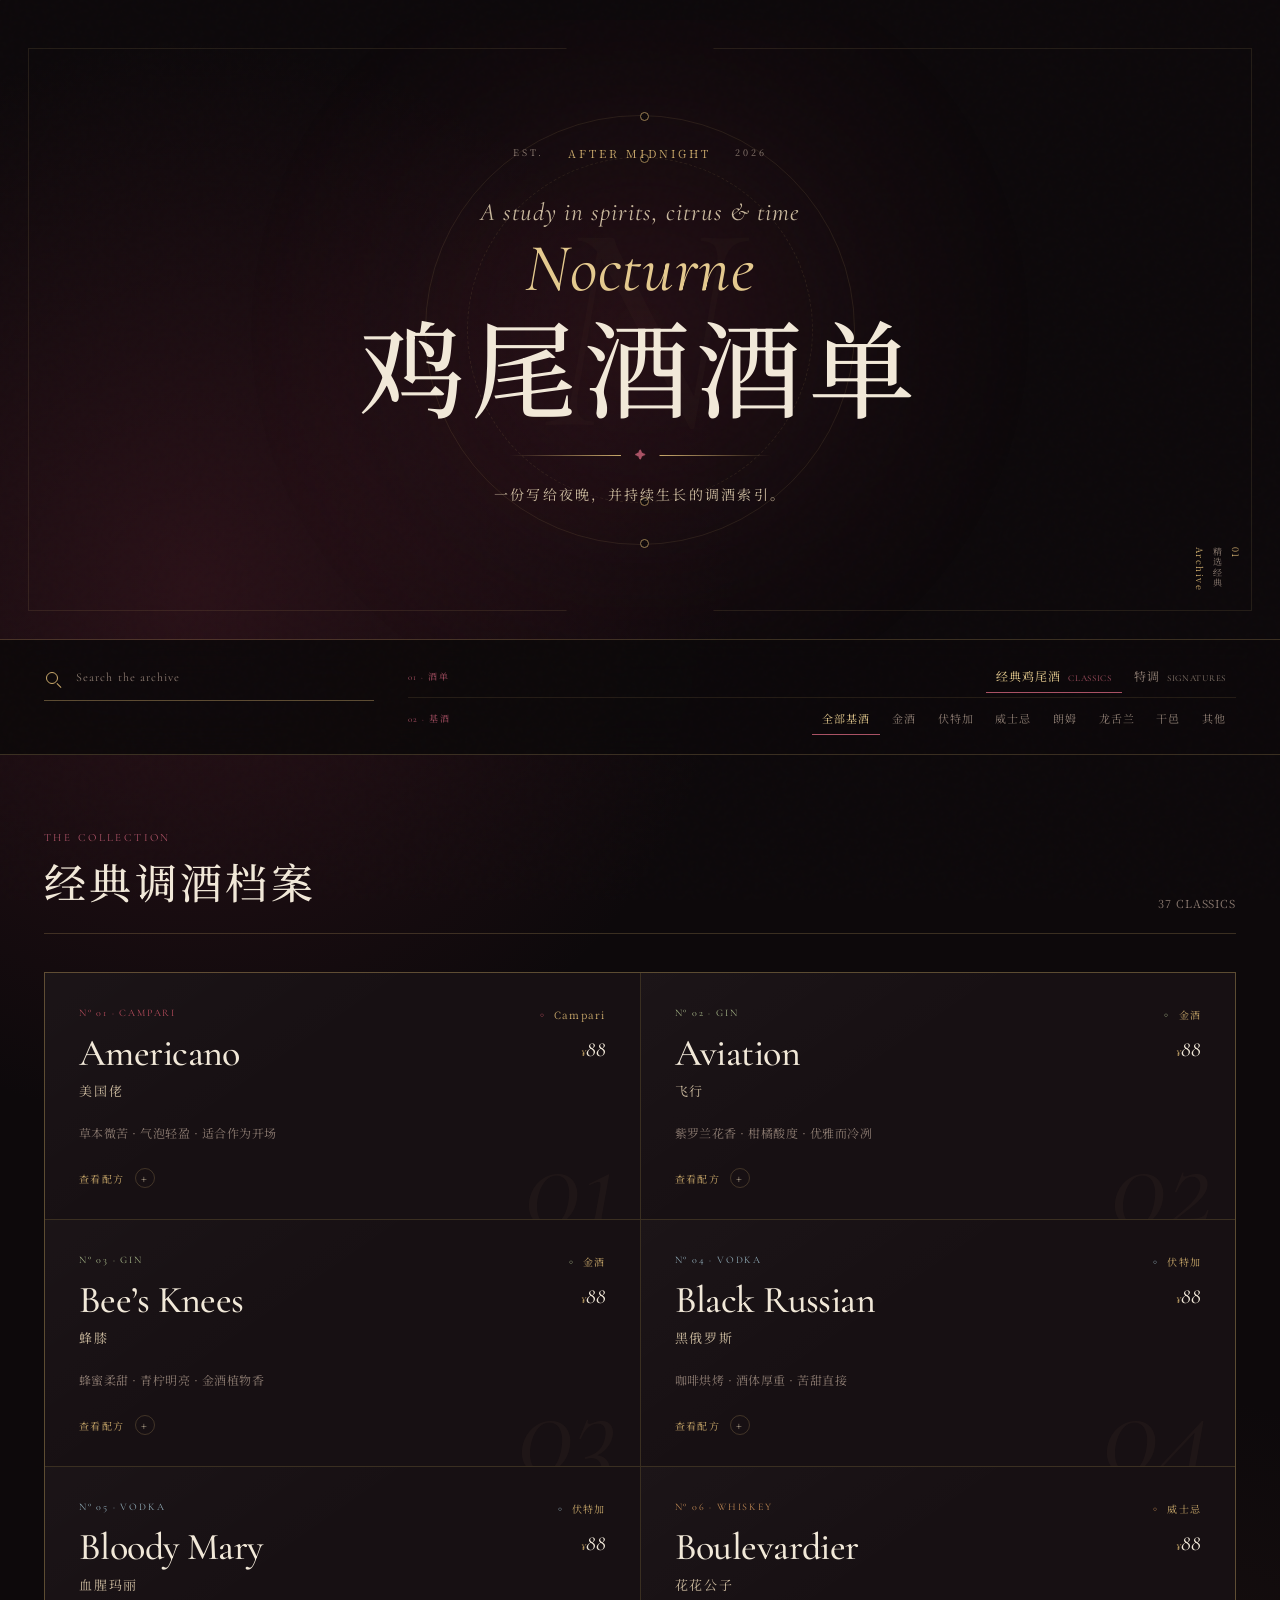
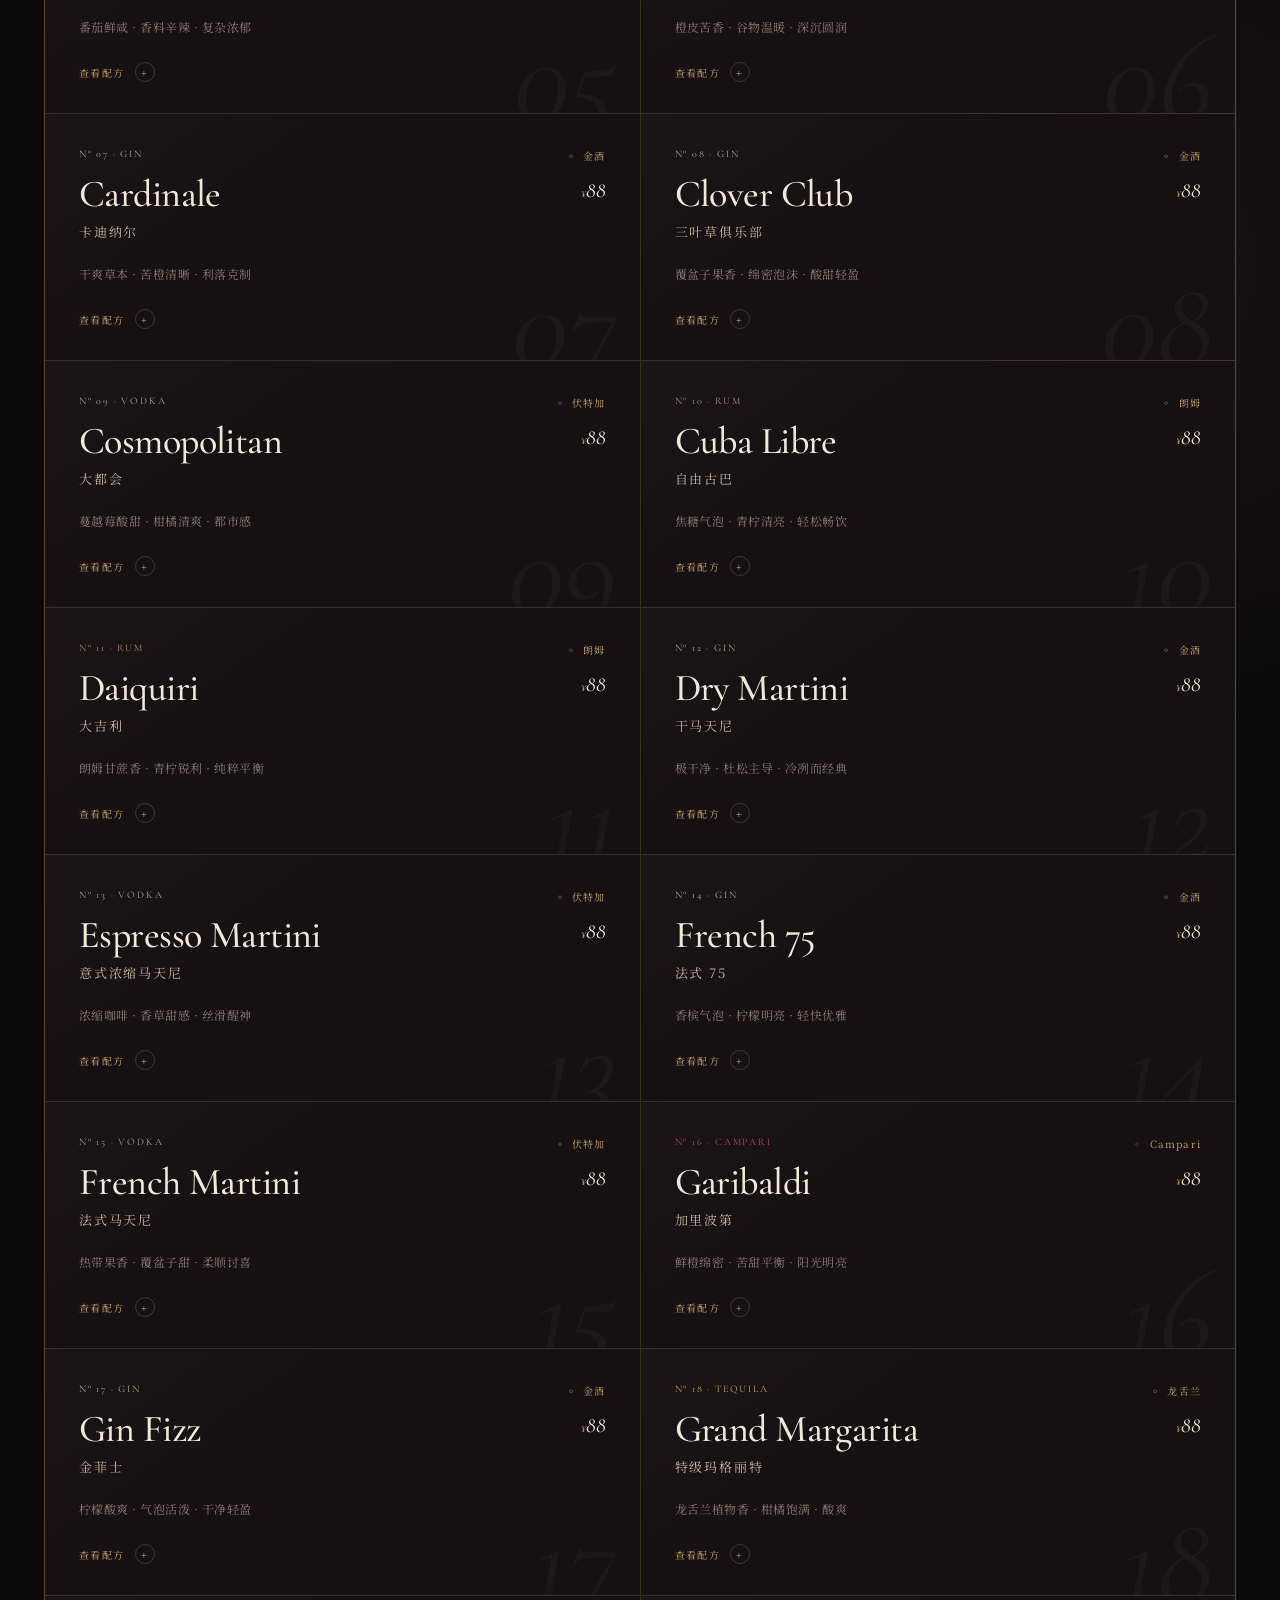
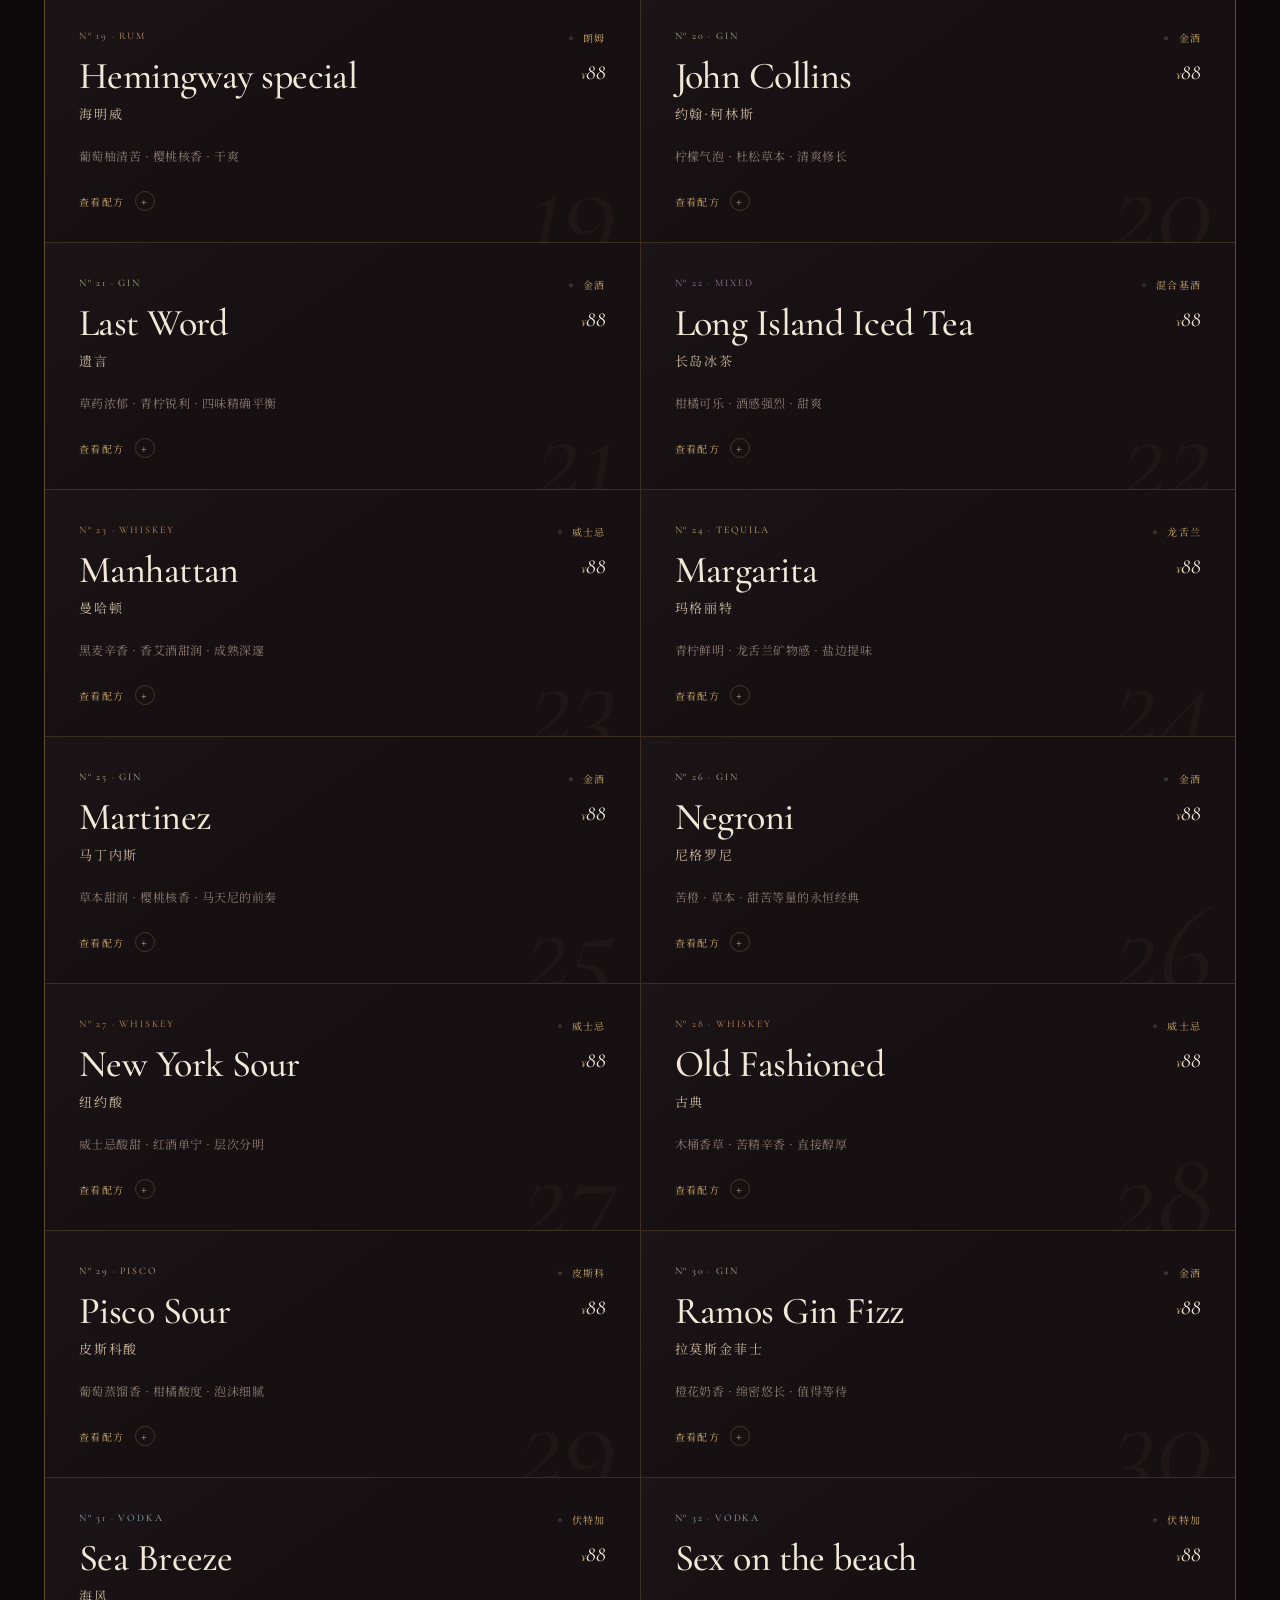
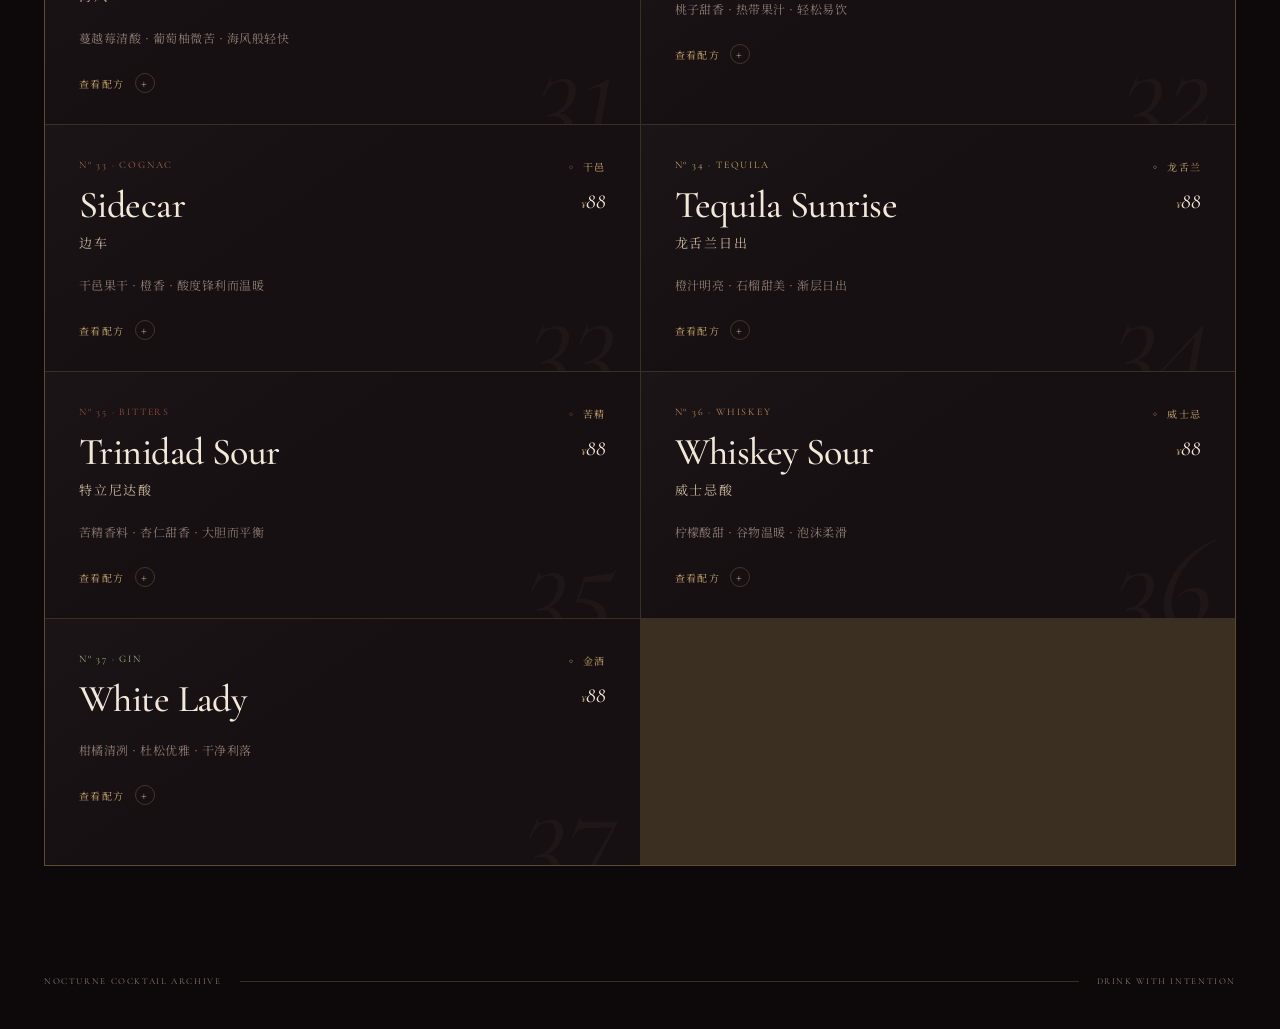
==== commit aa307ff6: "？！高级！？" ====
--- a/index.html
+++ b/index.html
@@ -3,33 +3,64 @@
 <head>
   <meta charset="UTF-8" />
   <meta name="viewport" content="width=device-width, initial-scale=1.0" />
-  <title>经典鸡尾酒酒单</title>
+  <meta name="theme-color" content="#140d10" />
+  <meta name="description" content="经典鸡尾酒配方与风味酒单" />
+  <title>Nocturne · 经典鸡尾酒酒单</title>
   <link rel="stylesheet" href="style.css" />
 </head>
 <body>
-  <!-- 页面头部：展示酒单标题和简短说明。 -->
-  <header>
-    <div class="eyebrow">Cocktail Menu</div>
-    <h1>鸡尾酒酒单</h1>
-    <div class="subtitle">以下配方仅供参考</div>
+  <header class="hero">
+    <div class="hero-orbit" aria-hidden="true">
+      <span class="orbit orbit-one"></span>
+      <span class="orbit orbit-two"></span>
+      <span class="hero-mark">N</span>
+    </div>
+    <div class="hero-copy">
+      <div class="eyebrow"><span>Est.</span> After Midnight <span>2026</span></div>
+      <p class="kicker">A study in spirits, citrus &amp; time</p>
+      <h1><span>Nocturne</span>鸡尾酒酒单</h1>
+      <div class="hero-rule" aria-hidden="true"><span>✦</span></div>
+      <p class="subtitle">一份写给夜晚，并持续生长的调酒索引。</p>
+    </div>
+    <div class="hero-note" aria-hidden="true">
+      <span>01</span>
+      <span>精选经典</span>
+      <span>Archive</span>
+    </div>
   </header>
 
-  <!-- 工具栏：搜索输入框和基酒分类按钮由脚本动态渲染。 -->
   <section class="toolbar">
     <div class="toolbar-inner">
-      <input id="search" class="search" placeholder="搜索酒名、基酒或材料" />
+      <label class="search-wrap" for="search">
+        <span class="search-icon" aria-hidden="true"></span>
+        <input id="search" class="search" type="search" autocomplete="off" placeholder="寻找一杯酒、基酒或风味…" />
+        <span class="search-label">Search the archive</span>
+      </label>
       <div id="filters" class="filters"></div>
     </div>
   </section>
 
-  <!-- 酒单列表：卡片内容、数量和空状态都由脚本根据筛选结果更新。 -->
   <main>
-    <p id="count" class="count"></p>
+    <div class="section-heading">
+      <div>
+        <span class="section-index">The collection</span>
+        <h2>经典调酒档案</h2>
+      </div>
+      <p id="count" class="count" aria-live="polite"></p>
+    </div>
     <section id="grid" class="grid"></section>
-    <section id="empty" class="empty">没有找到对应鸡尾酒。</section>
+    <section id="empty" class="empty">
+      <span>∅</span>
+      <h2>今晚没有这一杯</h2>
+      <p>换一个名字、材料或基酒试试。</p>
+    </section>
   </main>
 
-  <footer>0.0</footer>
+  <footer>
+    <span>Nocturne Cocktail Archive</span>
+    <i aria-hidden="true"></i>
+    <span>Drink with intention</span>
+  </footer>
   <script src="script.js"></script>
 </body>
 </html>
--- a/style.css
+++ b/style.css
@@ -1,372 +1,279 @@
-﻿/* 全局主题变量：集中管理赛博朋克霓虹色、暗底和发光阴影。 */
+@import url("https://fonts.googleapis.com/css2?family=Cormorant+Garamond:ital,wght@0,400;0,500;0,600;1,400&family=Noto+Serif+SC:wght@400;500;600;700&display=swap");
+
 :root {
-  --bg: #05070d;
-  --panel: rgba(8, 14, 28, 0.76);
-  --panel-2: rgba(18, 28, 48, 0.9);
-  --text: #f4fbff;
-  --muted: #8fb3c7;
-  --neon-pink: #ff2bd6;
-  --neon-cyan: #20f6ff;
-  --neon-lime: #d8ff3e;
-  --line: rgba(32, 246, 255, 0.32);
-  --hot-line: rgba(255, 43, 214, 0.52);
-  --shadow: 0 24px 80px rgba(0, 0, 0, .55), 0 0 38px rgba(32, 246, 255, .14);
-}
-
-/* 统一盒模型，避免宽度计算受到 padding 和 border 影响。 */
+  --ink: #f1e8d8;
+  --paper: #c9b89d;
+  --dim: #8d7c72;
+  --gold: #c9a86a;
+  --gold-bright: #e4c98e;
+  --wine: #7e293d;
+  --wine-soft: #a95164;
+  --night: #0d090b;
+  --night-2: #171013;
+  --panel: rgba(31, 21, 24, .78);
+  --hairline: rgba(201, 168, 106, .24);
+  --serif: "Cormorant Garamond", "Noto Serif SC", "Songti SC", Georgia, serif;
+  --cn-serif: "Noto Serif SC", "Songti SC", SimSun, serif;
+}
+
 * { box-sizing: border-box; }
 
+html { scroll-behavior: smooth; }
+
 body {
-  position: relative;
   margin: 0;
-  font-family: "Rajdhani", "DIN Condensed", "Bahnschrift", "PingFang SC", "Microsoft YaHei", sans-serif;
+  min-height: 100vh;
+  color: var(--ink);
+  font-family: var(--serif);
   background:
-    linear-gradient(115deg, rgba(255, 43, 214, .12), transparent 28%),
-    radial-gradient(circle at 18% 12%, rgba(32, 246, 255, .24), transparent 30%),
-    radial-gradient(circle at 84% 22%, rgba(255, 43, 214, .22), transparent 32%),
-    linear-gradient(180deg, rgba(5, 7, 13, .2), #05070d 70%),
-    var(--bg);
-  color: var(--text);
-  min-height: 100vh;
+    radial-gradient(circle at 15% 10%, rgba(126, 41, 61, .25), transparent 34rem),
+    radial-gradient(circle at 88% 32%, rgba(94, 55, 43, .18), transparent 30rem),
+    linear-gradient(115deg, rgba(255,255,255,.018) 0 1px, transparent 1px 7px),
+    var(--night);
   overflow-x: hidden;
 }
 
-body::before,
-body::after {
+body::before {
   content: "";
   position: fixed;
   inset: 0;
   pointer-events: none;
+  z-index: 20;
+  opacity: .2;
+  background-image: url("data:image/svg+xml,%3Csvg viewBox='0 0 180 180' xmlns='http://www.w3.org/2000/svg'%3E%3Cfilter id='n'%3E%3CfeTurbulence type='fractalNoise' baseFrequency='.9' numOctaves='3' stitchTiles='stitch'/%3E%3C/filter%3E%3Crect width='100%25' height='100%25' filter='url(%23n)' opacity='.32'/%3E%3C/svg%3E");
+  mix-blend-mode: soft-light;
+}
+
+button, input { font: inherit; }
+
+.hero {
+  position: relative;
+  min-height: 620px;
+  display: grid;
+  place-items: center;
+  padding: 90px 24px 100px;
+  border-bottom: 1px solid var(--hairline);
+  overflow: hidden;
+  isolation: isolate;
+}
+
+.hero::before,
+.hero::after {
+  content: "";
+  position: absolute;
   z-index: -1;
 }
 
-body::before {
-  z-index: 0;
-  background:
-    linear-gradient(rgba(32, 246, 255, .07) 1px, transparent 1px),
-    linear-gradient(90deg, rgba(255, 43, 214, .055) 1px, transparent 1px);
-  background-size: 42px 42px;
-  mask-image: linear-gradient(to bottom, rgba(0, 0, 0, .85), transparent 78%);
-}
-
-body::after {
-  z-index: 100;
-  background: repeating-linear-gradient(
-    180deg,
-    rgba(255, 255, 255, .035) 0,
-    rgba(255, 255, 255, .035) 1px,
-    transparent 1px,
-    transparent 8px
-  );
-  mix-blend-mode: screen;
-  opacity: .28;
-}
-
-/* 顶部标题区。 */
-header {
-  position: relative;
-  z-index: 1;
-  padding: 62px 20px 34px;
-  text-align: center;
-}
+.hero::before {
+  width: min(70vw, 820px);
+  aspect-ratio: 1;
+  border-radius: 50%;
+  background: radial-gradient(circle, rgba(126,41,61,.2), rgba(126,41,61,.05) 43%, transparent 68%);
+  filter: blur(4px);
+}
+
+.hero::after {
+  inset: 28px;
+  border: 1px solid rgba(201,168,106,.12);
+  clip-path: polygon(0 0, 44% 0, 44% 1px, 56% 1px, 56% 0, 100% 0, 100% 100%, 56% 100%, 56% calc(100% - 1px), 44% calc(100% - 1px), 44% 100%, 0 100%);
+}
+
+.hero-copy { position: relative; z-index: 2; text-align: center; max-width: 920px; }
 
 .eyebrow {
-  color: var(--neon-lime);
-  letter-spacing: .32em;
+  display: flex;
+  align-items: center;
+  justify-content: center;
+  gap: 24px;
+  margin-bottom: 36px;
+  color: var(--gold);
+  font-size: 11px;
+  font-family: var(--cn-serif);
+  letter-spacing: .28em;
   text-transform: uppercase;
-  font-size: 12px;
-  margin-bottom: 12px;
-  text-shadow: 0 0 16px rgba(216, 255, 62, .55);
+}
+
+.eyebrow span { color: var(--dim); font-size: 9px; }
+
+.kicker {
+  margin: 0 0 8px;
+  color: var(--paper);
+  font-size: clamp(18px, 2.2vw, 25px);
+  font-style: italic;
+  letter-spacing: .04em;
 }
 
 h1 {
   margin: 0;
-  font-size: clamp(36px, 8vw, 74px);
-  line-height: 1;
-  font-weight: 900;
-  letter-spacing: 0;
-  text-transform: uppercase;
-  text-shadow:
-    0 0 20px rgba(32, 246, 255, .5),
-    7px 0 0 rgba(255, 43, 214, .55),
-    -5px 0 0 rgba(32, 246, 255, .38);
-}
-
-.subtitle {
-  color: var(--muted);
-  margin-top: 16px;
-  font-size: 15px;
-  text-shadow: 0 0 12px rgba(32, 246, 255, .22);
-}
-
-/* 搜索和分类栏固定在顶部，方便浏览长酒单时随时筛选。 */
+  font-family: var(--cn-serif);
+  font-size: clamp(46px, 8.6vw, 106px);
+  font-weight: 500;
+  line-height: .98;
+  letter-spacing: .06em;
+}
+
+h1 span {
+  display: block;
+  margin-bottom: 12px;
+  color: var(--gold-bright);
+  font-family: var(--serif);
+  font-size: .64em;
+  font-style: italic;
+  font-weight: 400;
+  letter-spacing: .01em;
+}
+
+.hero-rule { display: flex; align-items: center; gap: 14px; max-width: 260px; margin: 32px auto 22px; color: var(--wine-soft); }
+.hero-rule::before, .hero-rule::after { content: ""; height: 1px; flex: 1; background: linear-gradient(90deg, transparent, var(--gold)); }
+.hero-rule::after { transform: scaleX(-1); }
+.hero-rule span { font-size: 11px; }
+
+.subtitle { margin: 0; color: var(--paper); font-family: var(--cn-serif); font-size: 14px; letter-spacing: .16em; }
+
+.hero-orbit { position: absolute; width: 430px; aspect-ratio: 1; display: grid; place-items: center; opacity: .72; }
+.orbit { position: absolute; inset: 0; border: 1px solid rgba(201,168,106,.16); border-radius: 50%; }
+.orbit::before, .orbit::after { content: ""; position: absolute; width: 7px; height: 7px; border: 1px solid var(--gold); border-radius: 50%; background: var(--night); }
+.orbit::before { left: 50%; top: -4px; }
+.orbit::after { left: 50%; bottom: -4px; }
+.orbit-one { animation: turn 30s linear infinite; }
+.orbit-two { inset: 42px; border-style: dashed; animation: turn 42s linear reverse infinite; }
+.hero-mark { color: rgba(201,168,106,.035); font-size: 300px; font-style: italic; line-height: 1; }
+
+.hero-note {
+  position: absolute;
+  right: 38px;
+  bottom: 48px;
+  display: grid;
+  gap: 5px;
+  color: var(--dim);
+  font-family: var(--cn-serif);
+  font-size: 9px;
+  letter-spacing: .16em;
+  writing-mode: vertical-rl;
+}
+
+.hero-note span:first-child, .hero-note span:last-child { color: var(--gold); }
+
 .toolbar {
   position: sticky;
   top: 0;
   z-index: 10;
-  backdrop-filter: blur(20px) saturate(140%);
-  background: linear-gradient(90deg, rgba(5, 7, 13, .88), rgba(14, 20, 36, .82));
-  border-top: 1px solid var(--line);
-  border-bottom: 1px solid var(--hot-line);
-  padding: 14px 16px;
-  box-shadow: 0 0 24px rgba(32, 246, 255, .12);
-}
-
-.toolbar-inner {
-  max-width: 1100px;
-  margin: auto;
-  display: grid;
-  gap: 12px;
-}
-
-.search {
-  width: 100%;
-  border: 1px solid var(--line);
-  background: rgba(3, 9, 18, .72);
-  color: var(--text);
-  border-radius: 0;
-  padding: 14px 18px;
-  font-size: 15px;
-  outline: none;
-  box-shadow: inset 0 0 20px rgba(32, 246, 255, .08), 0 0 18px rgba(32, 246, 255, .08);
-  clip-path: polygon(0 0, calc(100% - 18px) 0, 100% 18px, 100% 100%, 18px 100%, 0 calc(100% - 18px));
-  transition: border-color .18s ease, box-shadow .18s ease;
-}
-
-.search:focus {
-  border-color: var(--neon-pink);
-  box-shadow: inset 0 0 24px rgba(255, 43, 214, .12), 0 0 24px rgba(255, 43, 214, .2);
-}
-
-.search::placeholder { color: #5f8597; }
-
-.filters {
-  display: flex;
-  gap: 8px;
-  overflow-x: auto;
-  padding-bottom: 2px;
-}
-
-.filter {
-  border: 1px solid var(--line);
-  background: rgba(3, 9, 18, .62);
-  color: var(--text);
-  border-radius: 0;
-  padding: 9px 14px;
-  white-space: nowrap;
+  background: rgba(13, 9, 11, .9);
+  border-bottom: 1px solid var(--hairline);
+  backdrop-filter: blur(22px) saturate(120%);
+}
+
+.toolbar-inner { max-width: 1240px; margin: auto; padding: 15px 24px; display: grid; grid-template-columns: minmax(240px, 330px) 1fr; align-items: stretch; gap: 34px; }
+
+.search-wrap { position: relative; display: block; }
+.search { width: 100%; height: 46px; padding: 17px 46px 8px 32px; border: 0; border-bottom: 1px solid rgba(201,168,106,.42); border-radius: 0; outline: 0; color: var(--ink); background: transparent; font-size: 17px; }
+.search::-webkit-search-cancel-button { filter: invert(1); opacity: .45; }
+.search::placeholder { color: transparent; }
+.search-label { position: absolute; left: 32px; top: 15px; color: var(--dim); font-size: 12px; letter-spacing: .09em; pointer-events: none; transition: .2s ease; }
+.search:focus + .search-label, .search:not(:placeholder-shown) + .search-label { top: 2px; color: var(--gold); font-size: 9px; }
+.search-icon { position: absolute; left: 2px; top: 17px; width: 12px; height: 12px; border: 1px solid var(--gold); border-radius: 50%; }
+.search-icon::after { content: ""; position: absolute; width: 6px; height: 1px; right: -5px; bottom: -3px; background: var(--gold); transform: rotate(45deg); }
+
+.filters { display: grid; gap: 0; min-width: 0; }
+.filter-row { display: grid; grid-template-columns: 76px minmax(0, 1fr); align-items: center; min-height: 42px; }
+.filter-row + .filter-row { border-top: 1px solid rgba(201,168,106,.12); }
+.filter-row-label { color: var(--wine-soft); font-size: 9px; letter-spacing: .16em; text-transform: uppercase; }
+.filter-options { display: flex; align-items: center; justify-content: flex-end; gap: 2px; overflow-x: auto; scrollbar-width: none; }
+.filter-options::-webkit-scrollbar { display: none; }
+.filter { flex: none; border: 0; border-bottom: 1px solid transparent; padding: 8px 10px; color: var(--dim); background: transparent; cursor: pointer; font-family: var(--cn-serif); font-size: 11px; letter-spacing: .08em; transition: color .2s ease, border-color .2s ease; }
+.filter:hover { color: var(--paper); }
+.filter.active { color: var(--gold-bright); border-color: var(--wine-soft); }
+.collection-filter { display: inline-flex; align-items: baseline; gap: 7px; font-size: 12px; }
+.collection-filter small { color: var(--dim); font-family: var(--serif); font-size: 9px; font-weight: 400; letter-spacing: .08em; text-transform: uppercase; }
+.collection-filter.active small { color: var(--wine-soft); }
+.filter:focus-visible, .card:focus-visible { outline: 1px solid var(--gold); outline-offset: 4px; }
+
+main { max-width: 1240px; margin: auto; padding: 76px 24px 110px; }
+
+.section-heading { display: flex; align-items: end; justify-content: space-between; gap: 30px; margin-bottom: 38px; padding-bottom: 22px; border-bottom: 1px solid var(--hairline); }
+.section-index { color: var(--wine-soft); font-size: 11px; letter-spacing: .22em; text-transform: uppercase; }
+.section-heading h2 { margin: 7px 0 0; font-family: var(--cn-serif); font-size: clamp(26px, 4vw, 42px); font-weight: 500; letter-spacing: .08em; }
+.count { margin: 0; color: var(--dim); font-family: var(--cn-serif); font-size: 11px; letter-spacing: .08em; }
+
+.grid { display: grid; grid-template-columns: repeat(2, minmax(0, 1fr)); gap: 1px; background: var(--hairline); border: 1px solid var(--hairline); }
+
+.card {
+  --accent: var(--wine-soft);
+  position: relative;
+  min-height: 246px;
+  padding: 34px 34px 28px;
+  color: var(--ink);
+  background: linear-gradient(145deg, rgba(255,255,255,.018), transparent 42%), var(--night-2);
   cursor: pointer;
-  font-size: 13px;
-  text-transform: uppercase;
-  box-shadow: inset 0 0 14px rgba(32, 246, 255, .07);
-  transition: color .16s ease, border-color .16s ease, box-shadow .16s ease, background .16s ease;
-}
-
-.filter:hover {
-  border-color: var(--neon-cyan);
-  box-shadow: 0 0 18px rgba(32, 246, 255, .2);
-}
-
-.filter.active {
-  background: linear-gradient(90deg, var(--neon-cyan), var(--neon-pink));
-  color: #05070d;
-  border-color: transparent;
-  font-weight: 700;
-  box-shadow: 0 0 20px rgba(255, 43, 214, .26), 0 0 22px rgba(32, 246, 255, .2);
-}
-
-/* 主体卡片区使用响应式网格，屏幕变窄时自动减少列数。 */
-main {
-  position: relative;
-  z-index: 1;
-  max-width: 1100px;
-  margin: auto;
-  padding: 28px 16px 64px;
-}
-
-.count {
-  color: var(--muted);
-  margin: 0 0 18px;
-  font-size: 14px;
-  letter-spacing: .08em;
-}
-
-.grid {
-  display: grid;
-  grid-template-columns: repeat(auto-fit, minmax(260px, 1fr));
-  gap: 16px;
-}
-
-.card {
-  position: relative;
   overflow: hidden;
-  background:
-    linear-gradient(135deg, rgba(32, 246, 255, .13), transparent 28%),
-    linear-gradient(180deg, var(--panel-2), var(--panel));
-  border: 1px solid var(--line);
-  border-radius: 6px;
-  padding: 20px;
-  box-shadow: var(--shadow);
-  min-height: 132px;
-  cursor: pointer;
-  transition: transform .18s ease, border-color .18s ease, background .18s ease, box-shadow .18s ease;
-  clip-path: polygon(0 0, calc(100% - 22px) 0, 100% 22px, 100% 100%, 22px 100%, 0 calc(100% - 22px));
-}
-
-.card::before {
-  content: "";
-  position: absolute;
-  inset: 0;
-  background:
-    linear-gradient(90deg, transparent, rgba(255, 255, 255, .08), transparent),
-    repeating-linear-gradient(180deg, transparent 0, transparent 10px, rgba(32, 246, 255, .04) 11px);
-  transform: translateX(-120%);
-  transition: transform .45s ease;
-  pointer-events: none;
-}
-
-.card::after {
-  content: "";
-  position: absolute;
-  left: 0;
-  top: 0;
-  width: 4px;
-  height: 100%;
-  background: linear-gradient(var(--neon-pink), var(--neon-cyan));
-  box-shadow: 0 0 18px rgba(32, 246, 255, .55);
-}
-
-.card:hover,
-.card:focus {
-  border-color: rgba(255, 43, 214, .72);
-  transform: translateY(-3px);
-  box-shadow: 0 26px 80px rgba(0, 0, 0, .62), 0 0 34px rgba(255, 43, 214, .22);
-  outline: none;
-}
-
-.card:hover::before,
-.card:focus::before {
-  transform: translateX(120%);
-}
-
-.card.open {
-  background:
-    linear-gradient(135deg, rgba(255, 43, 214, .18), transparent 36%),
-    linear-gradient(180deg, rgba(24, 38, 66, .94), var(--panel));
-  border-color: var(--neon-pink);
-}
-
-.card-top {
-  display: flex;
-  justify-content: space-between;
-  align-items: flex-start;
-  gap: 12px;
-  margin-bottom: 14px;
-}
-
-.name {
-  margin: 0;
-  font-size: 22px;
-  line-height: 1.15;
-  letter-spacing: .02em;
-  text-shadow: 0 0 16px rgba(32, 246, 255, .24);
-}
-
-.zh {
-  color: var(--muted);
-  margin-top: 6px;
-  font-size: 14px;
-}
-
-.taste {
-  color: #bfeef7;
-  margin-top: 10px;
-  font-size: 14px;
-  line-height: 1.5;
-}
-
-.tag {
-  color: #05070d;
-  background: var(--neon-lime);
-  border-radius: 2px;
-  padding: 6px 10px;
-  font-size: 12px;
-  font-weight: 700;
-  white-space: nowrap;
-  box-shadow: 0 0 18px rgba(216, 255, 62, .26);
-}
-
-.card-meta {
-  display: grid;
-  justify-items: end;
-  gap: 8px;
-  flex: 0 0 auto;
-}
-
-.price {
-  color: var(--neon-cyan);
-  font-size: 20px;
-  font-weight: 800;
-  white-space: nowrap;
-  text-shadow: 0 0 14px rgba(32, 246, 255, .46);
-}
-
-.card-action {
-  color: var(--neon-pink);
-  border-top: 1px solid rgba(32, 246, 255, .16);
-  margin-top: 12px;
-  padding-top: 10px;
-  font-size: 13px;
-  letter-spacing: .08em;
-}
-
-ul {
-  list-style: none;
-  padding: 0;
-  margin: 14px 0 0;
-  display: grid;
-  gap: 8px;
-}
-
-li {
-  color: #dffcff;
-  border-top: 1px solid rgba(32, 246, 255, .16);
-  padding-top: 8px;
-  font-size: 14px;
-}
-
-.empty {
-  display: none;
-  text-align: center;
-  color: var(--muted);
-  padding: 48px 12px;
-  border: 1px dashed var(--line);
-  border-radius: 6px;
-  background: rgba(3, 9, 18, .45);
-}
-
-footer {
-  position: relative;
-  z-index: 1;
-  text-align: center;
-  color: #4e7485;
-  padding: 20px;
-  font-size: 12px;
-  letter-spacing: .18em;
-}
-
-@media (max-width: 560px) {
-  header {
-    padding-top: 46px;
-  }
-
-  .card-top {
-    display: grid;
-  }
-
-  .card-meta {
-    grid-auto-flow: column;
-    justify-content: space-between;
-    justify-items: start;
-    align-items: center;
-  }
-}
+  opacity: 0;
+  animation: arrive .55s cubic-bezier(.22,.7,.22,1) forwards;
+  animation-delay: var(--delay);
+  transition: background .35s ease;
+}
+
+.card::before { content: attr(data-index); position: absolute; right: 22px; bottom: -30px; color: rgba(201,168,106,.045); font-size: 128px; line-height: 1; font-style: italic; transition: transform .4s ease, color .4s ease; }
+.card::after { content: ""; position: absolute; left: 0; top: 0; width: 2px; height: 0; background: var(--accent); transition: height .35s ease; }
+.card:hover, .card.open { background: linear-gradient(145deg, rgba(126,41,61,.14), transparent 58%), #1d1417; }
+.card:hover::before, .card.open::before { color: rgba(201,168,106,.075); transform: translateY(-8px); }
+.card:hover::after, .card.open::after { height: 100%; }
+
+.card-top { position: relative; z-index: 1; display: flex; justify-content: space-between; align-items: start; gap: 26px; }
+.card-title { min-width: 0; }
+.card-index { display: block; margin-bottom: 17px; color: var(--accent); font-size: 10px; letter-spacing: .18em; }
+.name { margin: 0; color: var(--ink); font-size: clamp(27px, 3vw, 38px); font-weight: 500; line-height: .92; letter-spacing: -.015em; }
+.zh { margin-top: 10px; color: var(--paper); font-family: var(--cn-serif); font-size: 13px; letter-spacing: .14em; }
+.taste { max-width: 370px; margin-top: 22px; color: var(--dim); font-family: var(--cn-serif); font-size: 12px; line-height: 1.85; letter-spacing: .04em; }
+.card-meta { display: grid; justify-items: end; gap: 14px; flex: none; }
+.tag { color: var(--gold); font-family: var(--cn-serif); font-size: 10px; letter-spacing: .12em; }
+.tag::before { content: "◦"; margin-right: 6px; color: var(--accent); }
+.price { color: var(--ink); font-size: 22px; font-style: italic; }
+.price::first-letter { color: var(--gold); font-size: 12px; }
+
+.recipe { position: relative; z-index: 1; display: grid; grid-template-columns: repeat(2, minmax(0, 1fr)); gap: 0 20px; margin: 28px 0 0; padding: 21px 0 0; border-top: 1px solid var(--hairline); list-style: none; }
+.recipe li { position: relative; padding: 6px 0 6px 14px; color: var(--paper); font-size: 13px; }
+.recipe li::before { content: ""; position: absolute; left: 0; top: 14px; width: 4px; height: 4px; border-radius: 50%; background: var(--accent); }
+.card-action { position: relative; z-index: 1; display: inline-flex; align-items: center; gap: 10px; margin-top: 24px; color: var(--gold); font-family: var(--cn-serif); font-size: 10px; letter-spacing: .14em; }
+.card-action::after { content: "+"; display: grid; place-items: center; width: 18px; height: 18px; border: 1px solid var(--hairline); border-radius: 50%; color: var(--paper); transition: transform .25s ease; }
+.card.open .card-action::after { content: "−"; transform: rotate(180deg); }
+
+.empty { display: none; padding: 100px 20px; text-align: center; border: 1px solid var(--hairline); }
+.empty > span { color: var(--wine-soft); font-size: 34px; }
+.empty h2 { margin: 14px 0 6px; font-family: var(--cn-serif); font-weight: 500; letter-spacing: .1em; }
+.empty p { margin: 0; color: var(--dim); font-family: var(--cn-serif); font-size: 12px; }
+
+footer { max-width: 1240px; margin: auto; padding: 0 24px 42px; display: flex; align-items: center; gap: 18px; color: var(--dim); font-size: 9px; letter-spacing: .18em; text-transform: uppercase; }
+footer i { height: 1px; flex: 1; background: var(--hairline); }
+
+@keyframes turn { to { transform: rotate(360deg); } }
+@keyframes arrive { from { opacity: 0; transform: translateY(14px); } to { opacity: 1; transform: none; } }
+
+@media (max-width: 900px) {
+  .toolbar-inner { grid-template-columns: 1fr; gap: 10px; }
+  .filter-options { justify-content: flex-start; }
+  .hero { min-height: 560px; }
+  .hero-orbit { width: 360px; }
+}
+
+@media (max-width: 680px) {
+  .hero { min-height: 520px; padding: 70px 22px 82px; }
+  .hero::after { inset: 14px; }
+  .hero-orbit { width: 300px; }
+  .hero-mark { font-size: 210px; }
+  .eyebrow { gap: 12px; font-size: 9px; }
+  .subtitle { font-size: 12px; line-height: 1.8; }
+  .hero-note { right: 18px; bottom: 28px; }
+  .toolbar-inner { padding: 12px 16px; }
+  .filter-row { grid-template-columns: 64px minmax(0, 1fr); }
+  .filter { padding-inline: 8px; }
+  main { padding: 54px 16px 80px; }
+  .section-heading { align-items: start; flex-direction: column; gap: 12px; }
+  .grid { grid-template-columns: 1fr; }
+  .card { min-height: 220px; padding: 28px 24px 24px; }
+  .name { font-size: 31px; }
+  footer { padding: 0 16px 32px; }
+}
+
+@media (prefers-reduced-motion: reduce) {
+  *, *::before, *::after { scroll-behavior: auto !important; animation-duration: .01ms !important; animation-iteration-count: 1 !important; transition-duration: .01ms !important; }
+}
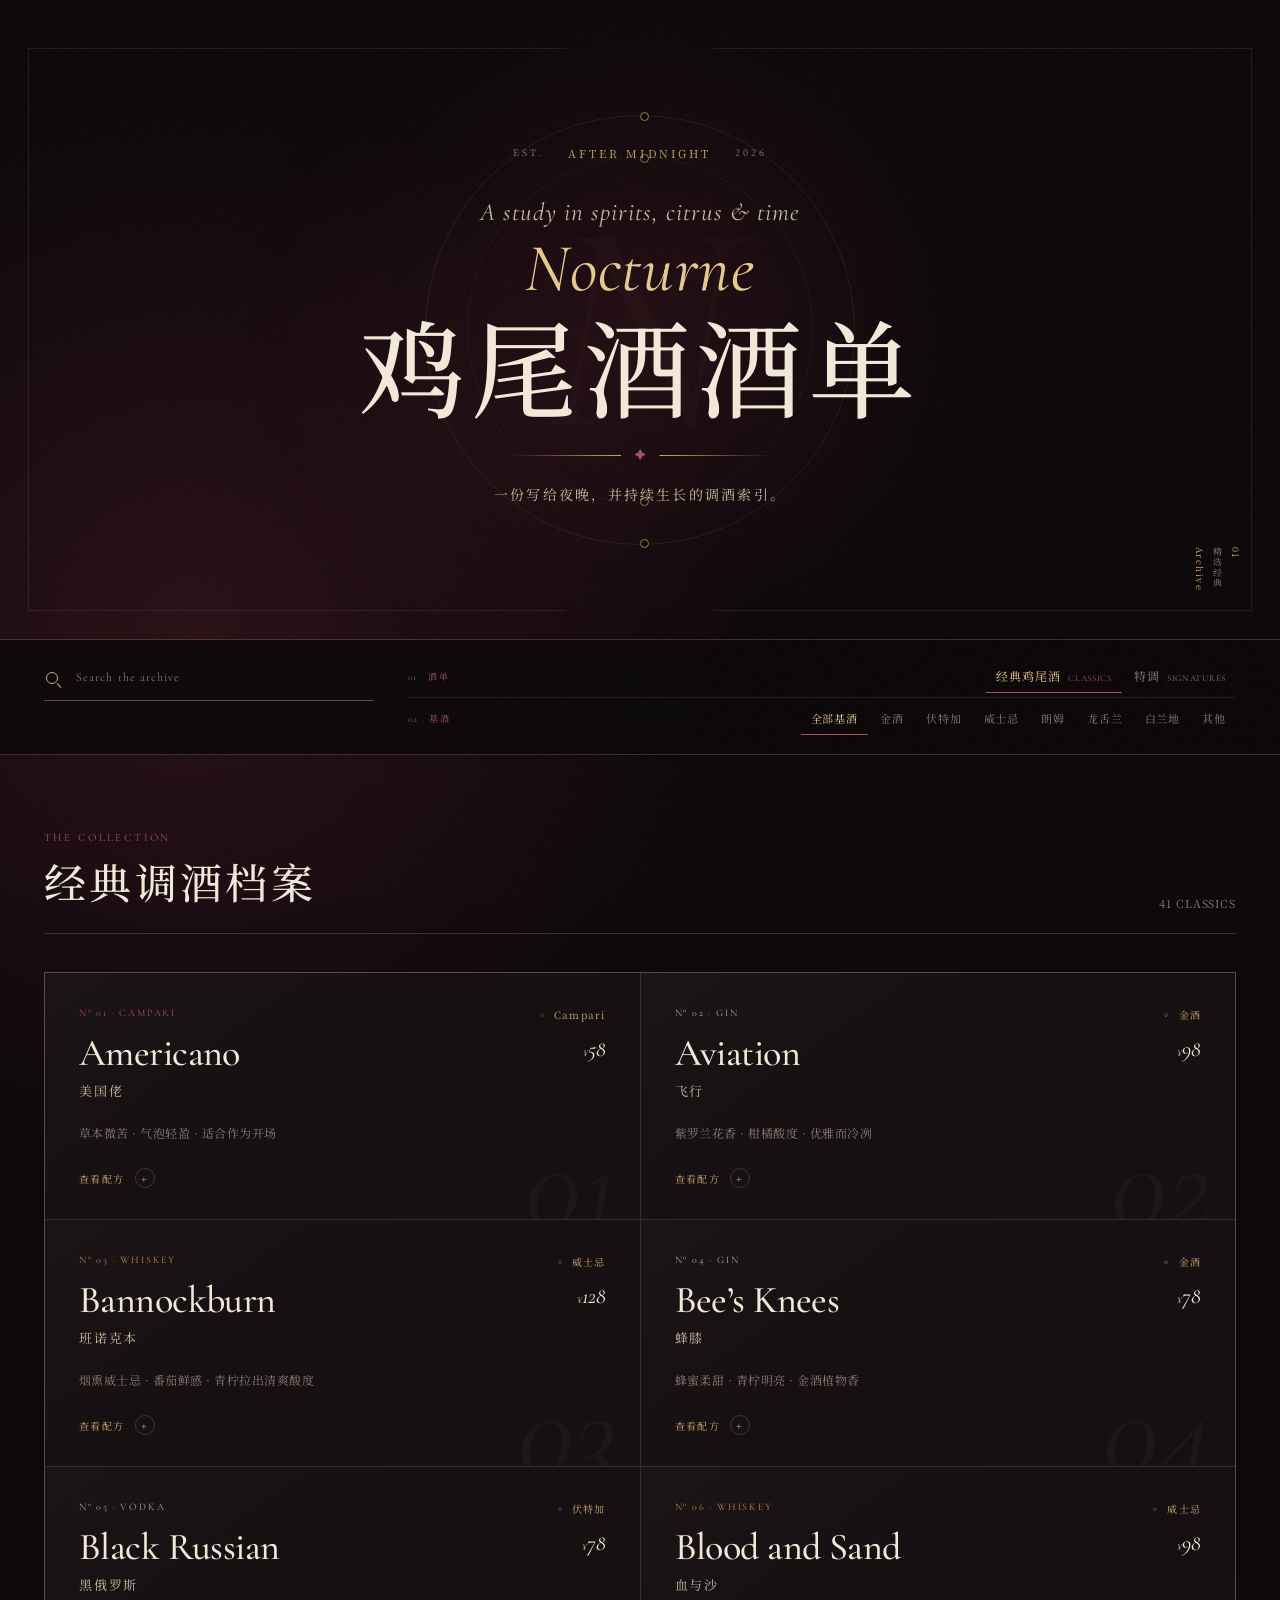
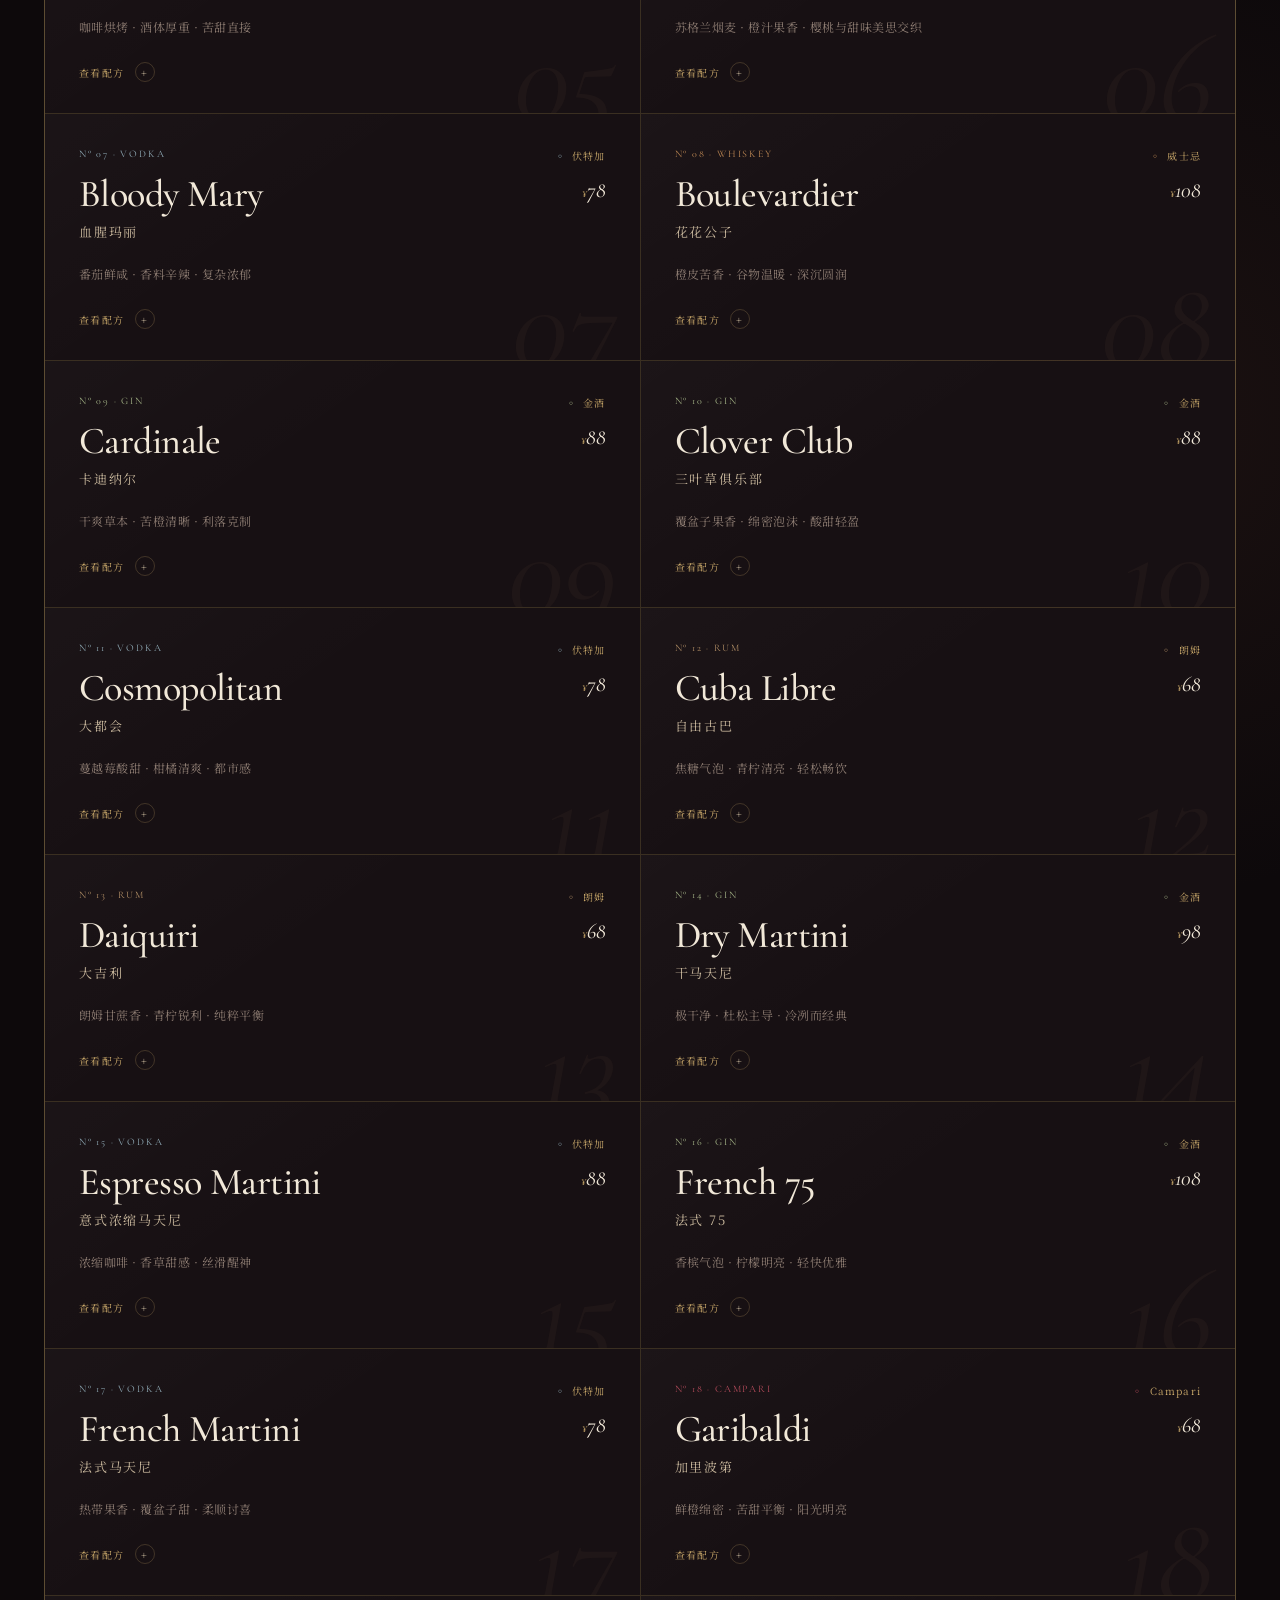
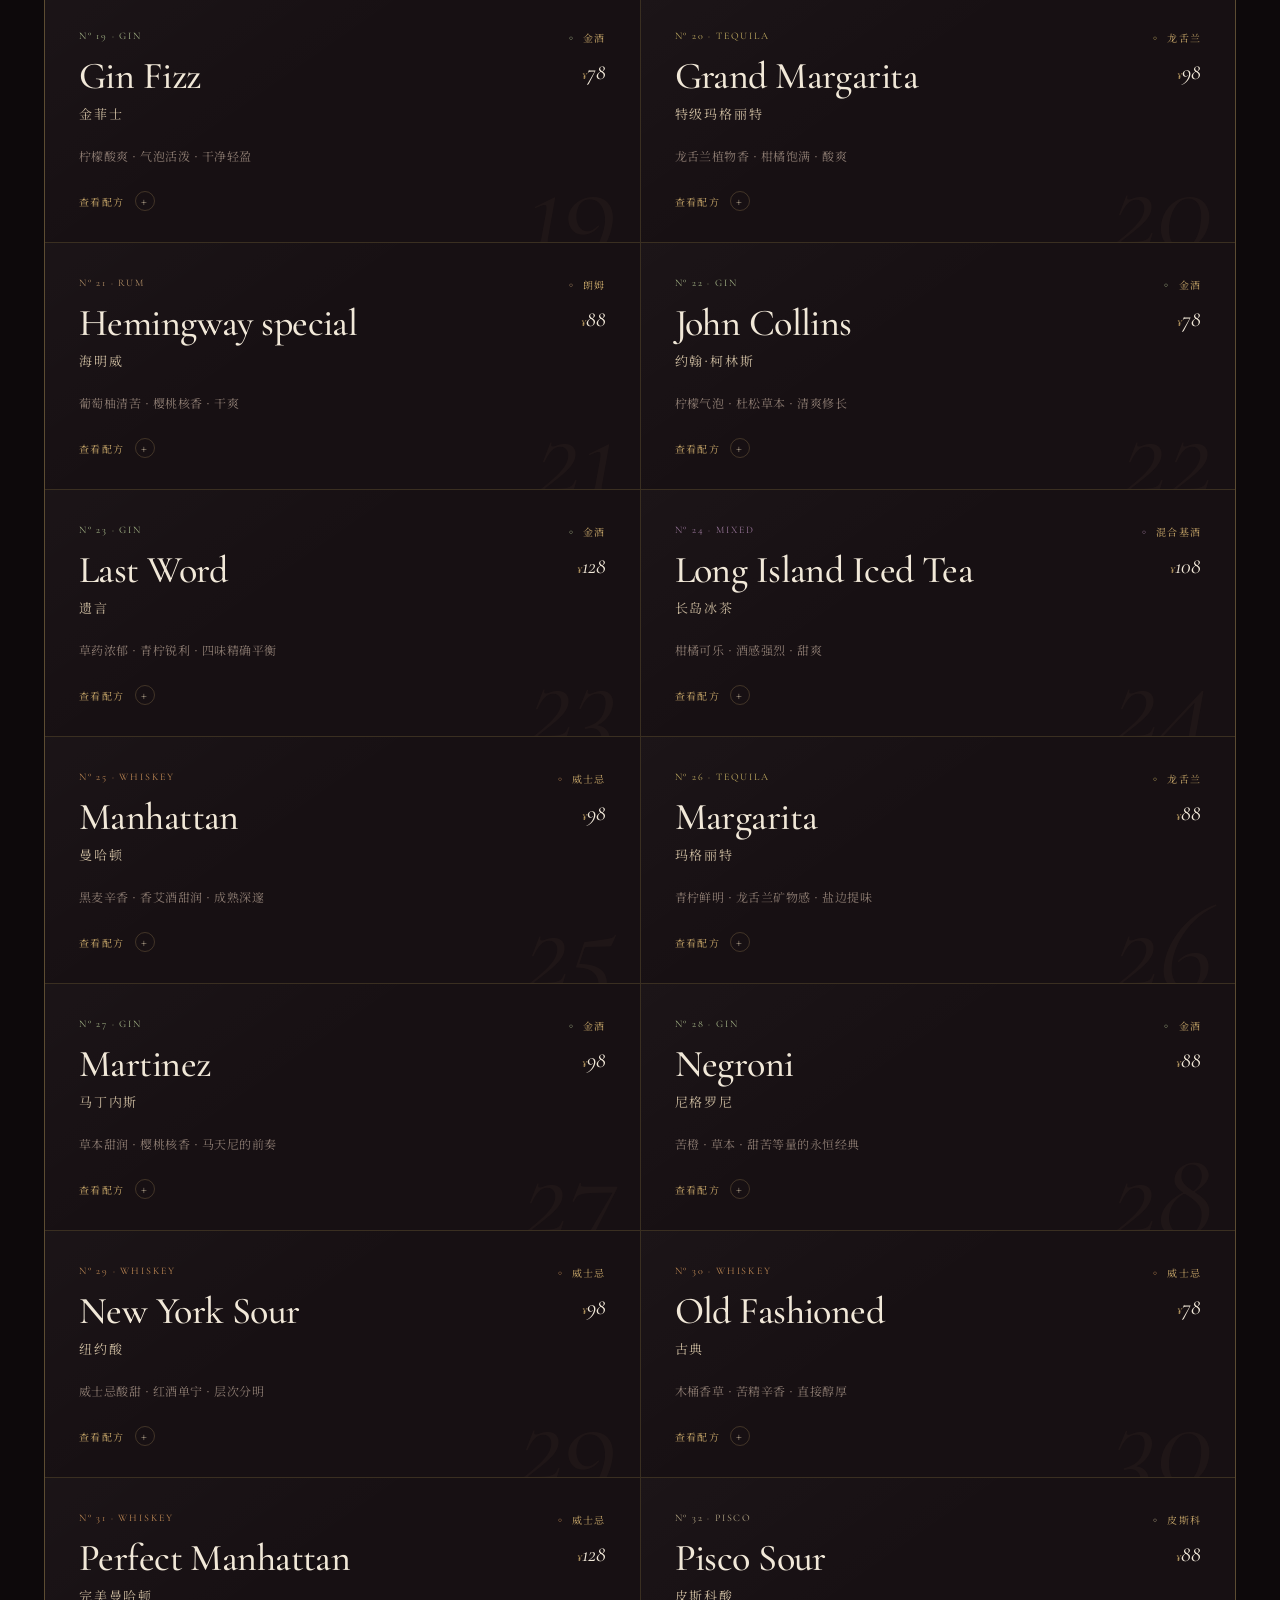
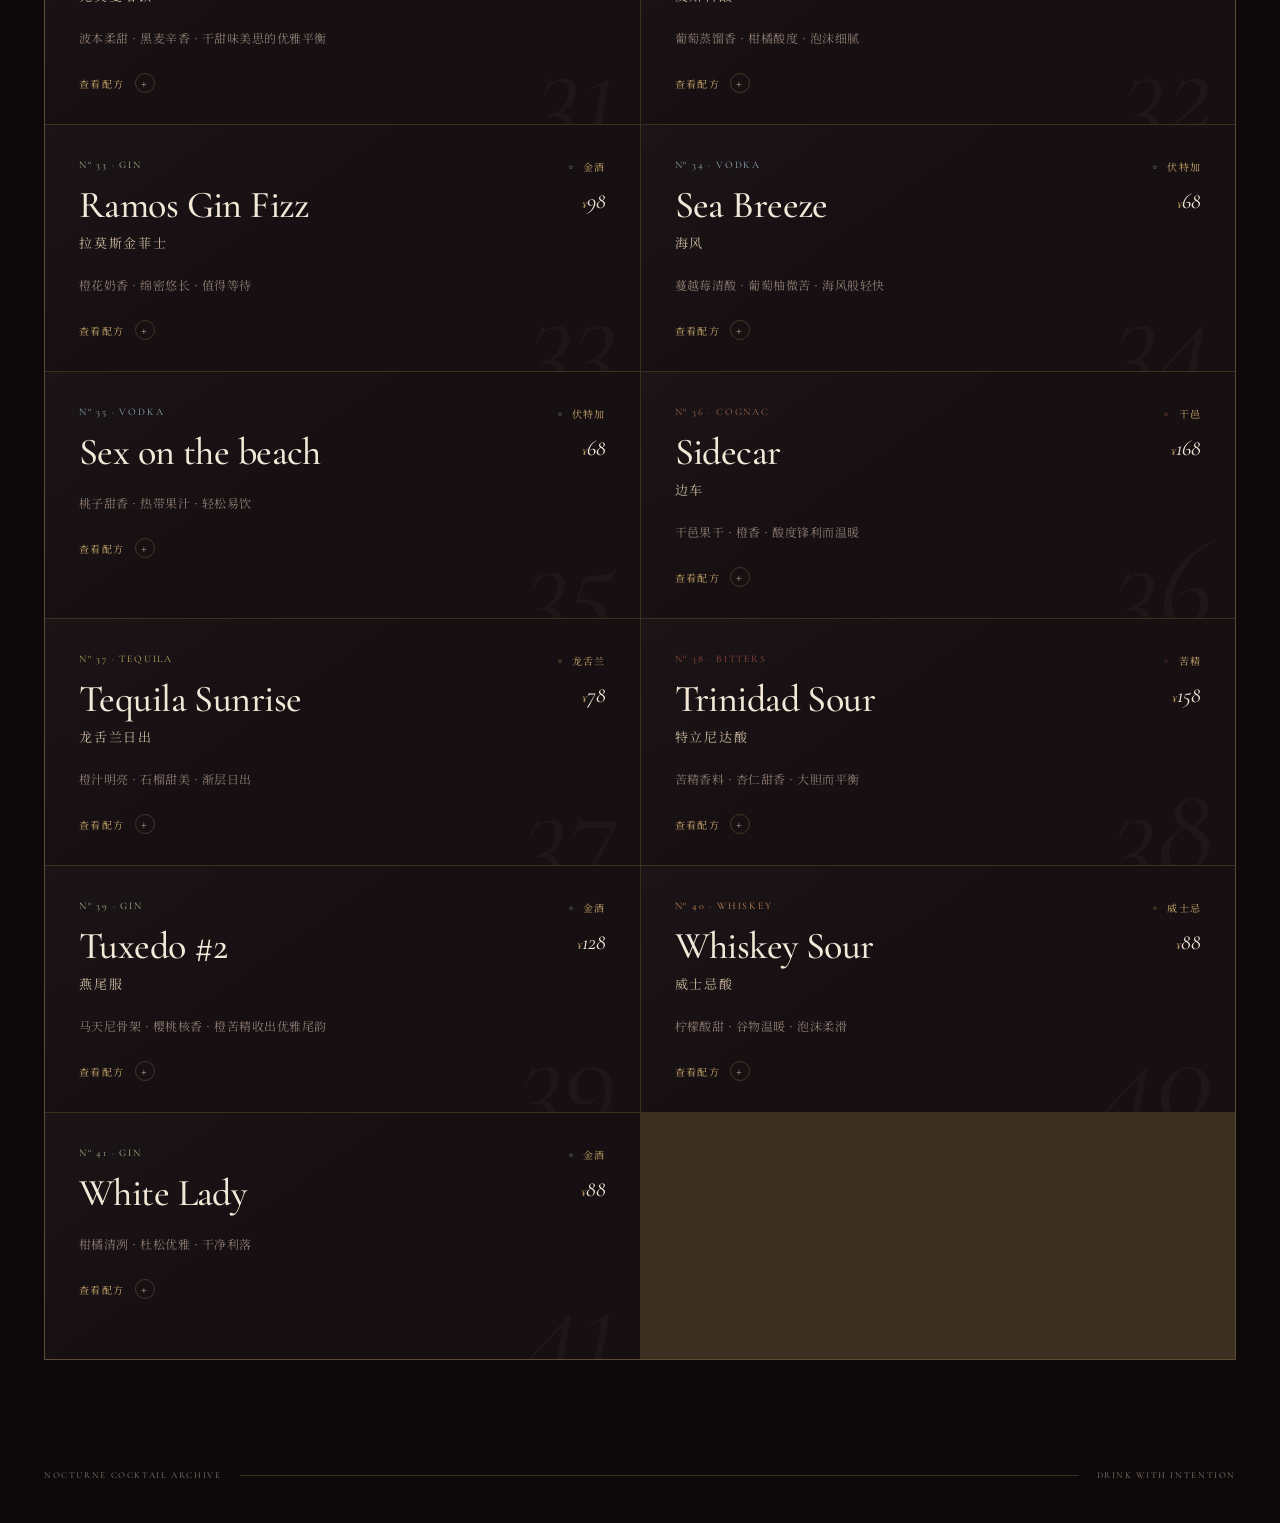
==== commit 52241ff4: "增添了favicon / apple-touch-icon 增添了分享链接Open Graph 信息" ====
--- a/index.html
+++ b/index.html
@@ -5,7 +5,21 @@
   <meta name="viewport" content="width=device-width, initial-scale=1.0" />
   <meta name="theme-color" content="#140d10" />
   <meta name="description" content="经典鸡尾酒配方与风味酒单" />
+  <meta property="og:type" content="website" />
+  <meta property="og:site_name" content="Nocturne" />
+  <meta property="og:title" content="Nocturne · 鸡尾酒酒单" />
+  <meta property="og:description" content="一份写给夜晚，并持续生长的调酒索引。" />
+  <meta property="og:url" content="https://ying-iroha.github.io/Menu/" />
+  <meta property="og:image" content="https://ying-iroha.github.io/Menu/assets/nocturne-og.png" />
+  <meta property="og:image:width" content="1200" />
+  <meta property="og:image:height" content="630" />
+  <meta name="twitter:card" content="summary_large_image" />
+  <meta name="twitter:title" content="Nocturne · 鸡尾酒酒单" />
+  <meta name="twitter:description" content="一份写给夜晚，并持续生长的调酒索引。" />
+  <meta name="twitter:image" content="https://ying-iroha.github.io/Menu/assets/nocturne-og.png" />
   <title>Nocturne · 经典鸡尾酒酒单</title>
+  <link rel="icon" href="assets/nocturne-icon.svg" type="image/svg+xml" />
+  <link rel="apple-touch-icon" href="assets/apple-touch-icon.png" />
   <link rel="stylesheet" href="style.css" />
 </head>
 <body>
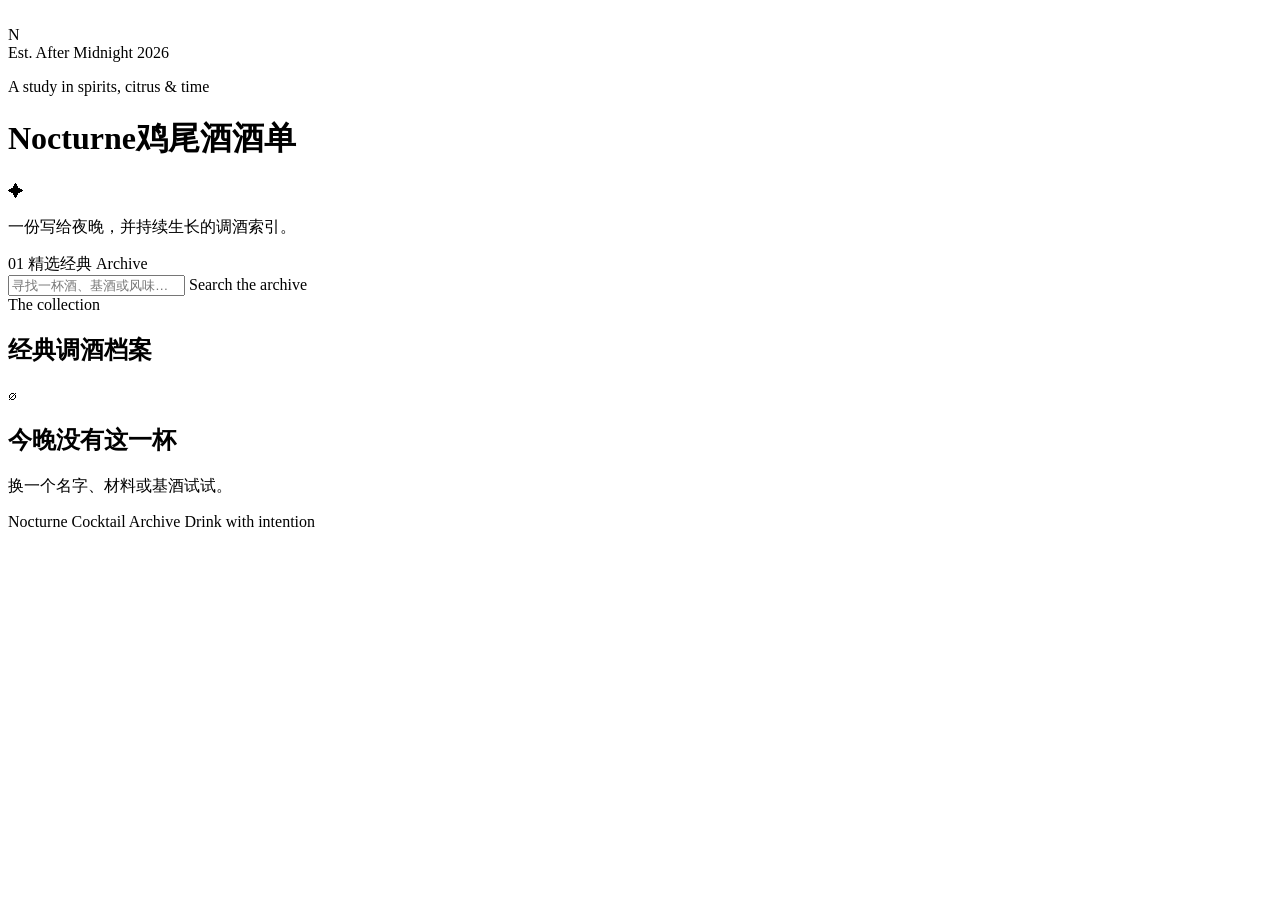
==== commit 7b174f41: "重置了README" ====
--- a/index.html
+++ b/index.html
@@ -2,6 +2,10 @@
 <html lang="zh-CN">
 <head>
   <meta charset="UTF-8" />
+  <!-- This page is also served at the top-level /menu.html URL; <base> makes
+       every relative link/script/asset below resolve against /menu/ regardless
+       of which of the two URLs was actually requested. -->
+  <base href="/menu/" />
   <meta name="viewport" content="width=device-width, initial-scale=1.0" />
   <meta name="theme-color" content="#140d10" />
   <meta name="description" content="经典鸡尾酒配方与风味酒单" />
